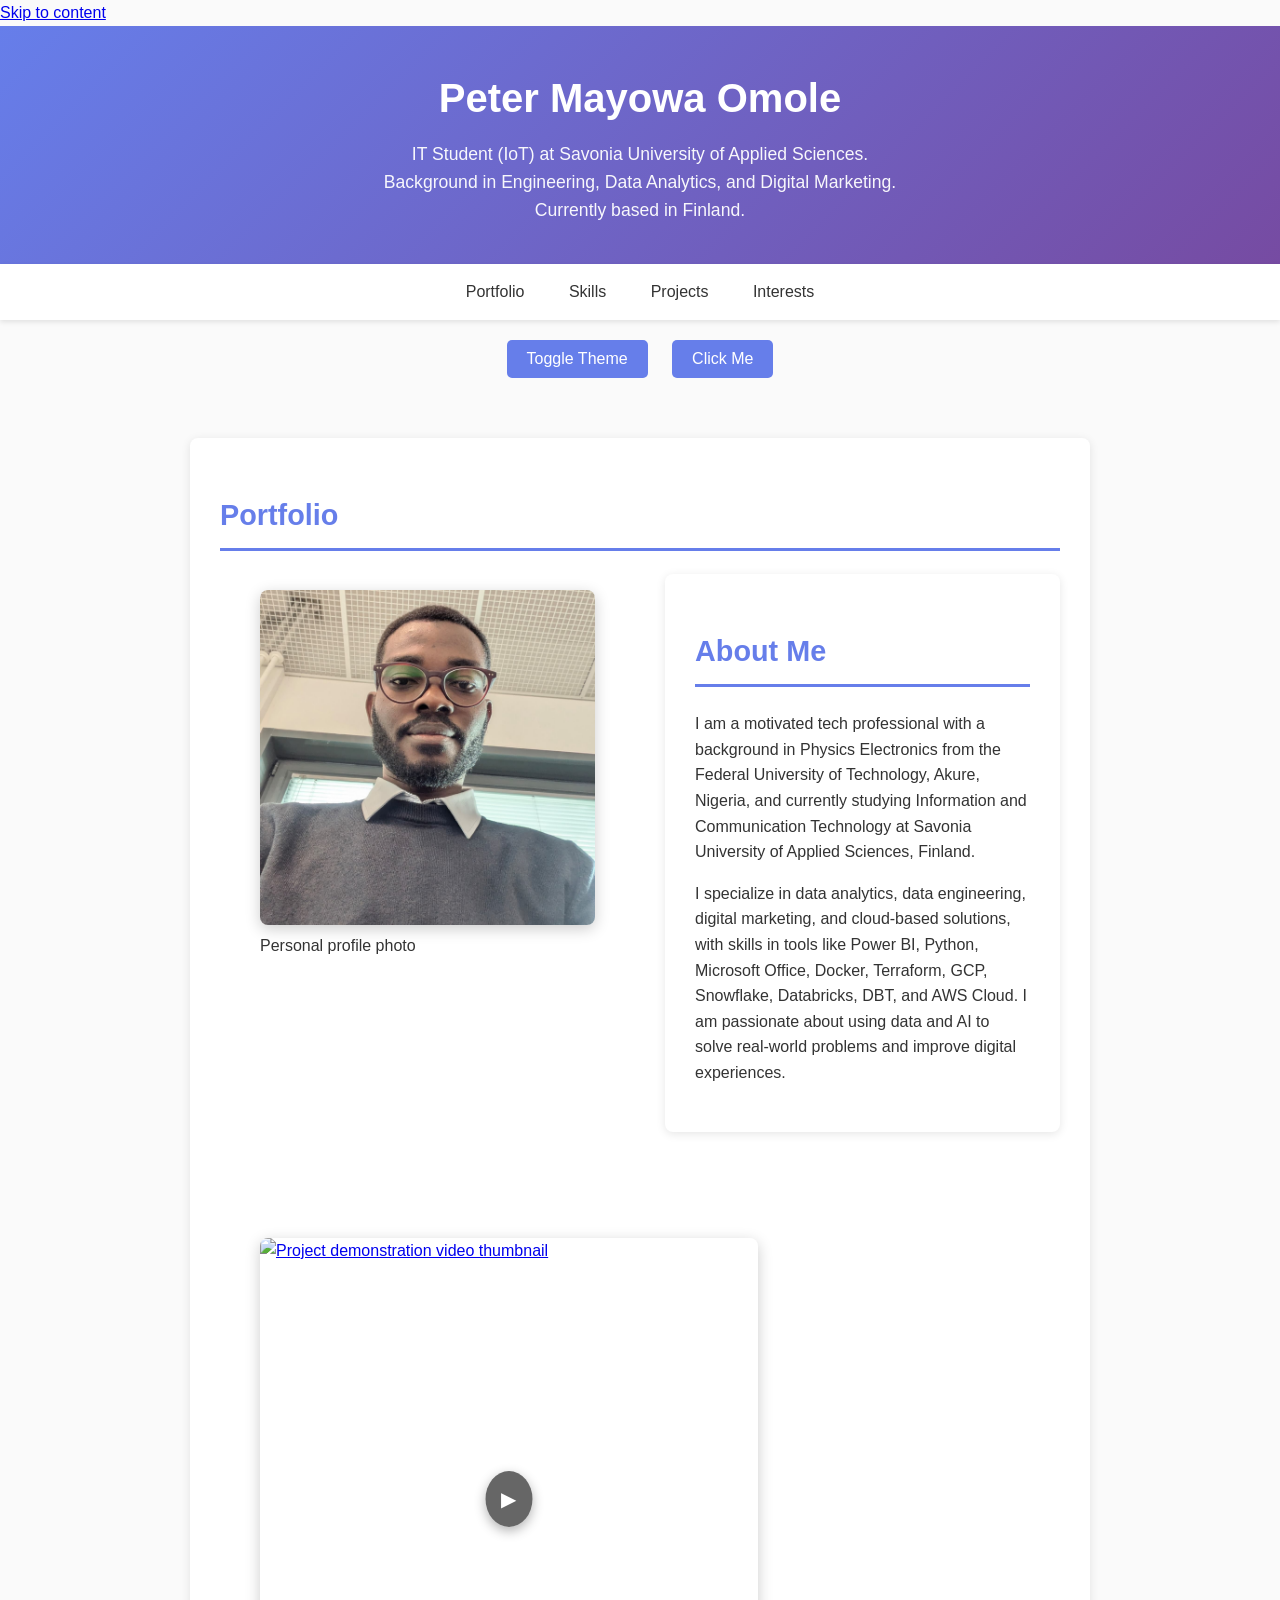
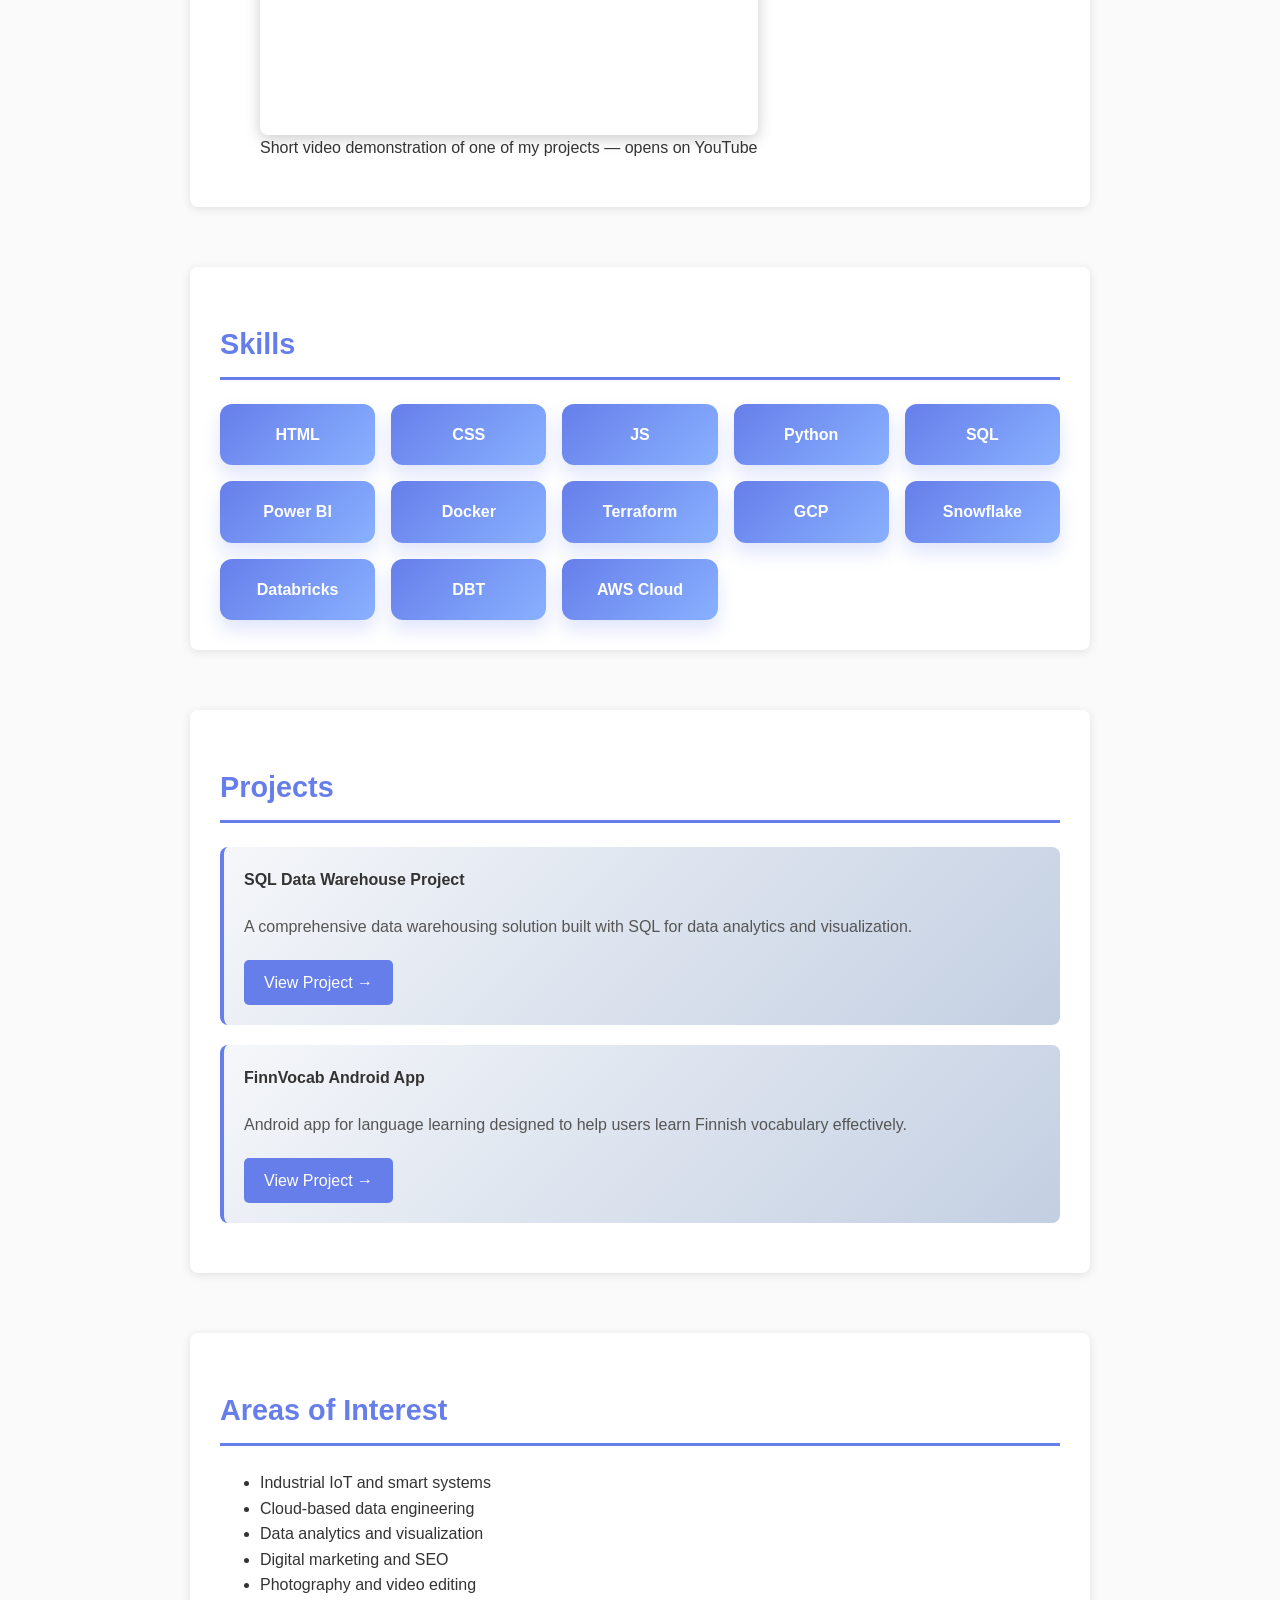
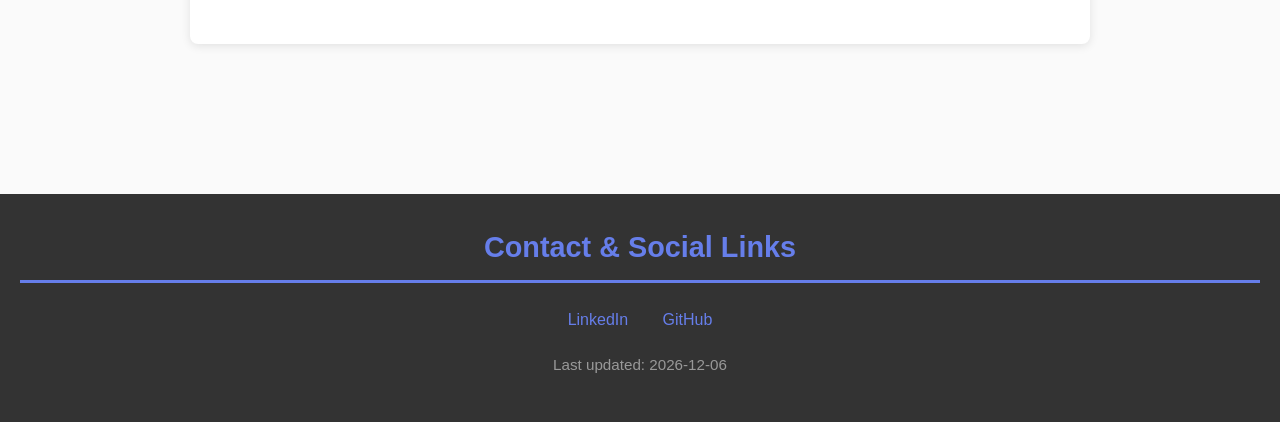
==== portfolio.html @ 3d954125 "Consolidate portfolio files into root site" ====
<!DOCTYPE html>
<html lang="en">
<head>
  <meta charset="UTF-8">
  <link rel="stylesheet" href="style.css">
  <title>Peter Mayowa Omole – Portfolio</title>
</head>
<body>

  <!-- Skip link for accessibility -->
  <a href="#main">Skip to content</a>

  <!-- Header section -->
  <header>
    <h1>Peter Mayowa Omole</h1>
    <p>
      IT Student (IoT) at Savonia University of Applied Sciences.<br>
      Background in Engineering, Data Analytics, and Digital Marketing.<br>
      Currently based in Finland.
    </p>
  </header>

  <!-- Navigation -->
  <nav>
    <ul>
      <li><a href="#works">Portfolio</a></li>
      <li><a href="#skills">Skills</a></li>
      <li><a href="#projects">Projects</a></li>
      <li><a href="#interests">Interests</a></li>
    </ul>
  </nav>

  <!-- Controls for JS features -->
  <div class="controls">
    <button id="theme-toggle">Toggle Theme</button>
    <button id="click-counter">Click Me</button>
  </div>

  <!-- Main content -->
  <main id="main">

    <!-- Portfolio / Works section -->
    <section id="works">
      <h2>Portfolio</h2>

      <div class="portfolio-intro">
        <figure>
          <img src="images/profile.jpg" alt="Portrait of Peter Mayowa Omole">
          <figcaption>Personal profile photo</figcaption>
        </figure>

        <section id="about">
          <h2>About Me</h2>
          <p>
            I am a motivated tech professional with a background in Physics Electronics from the Federal University of Technology, Akure, Nigeria, and currently studying Information and Communication Technology at Savonia University of Applied Sciences, Finland.
          </p>
          <p>
            I specialize in data analytics, data engineering, digital marketing, and cloud-based solutions, with skills in tools like Power BI, Python, Microsoft Office, Docker, Terraform, GCP, Snowflake, Databricks, DBT, and AWS Cloud. I am passionate about using data and AI to solve real-world problems and improve digital experiences.
          </p>
        </section>
      </div>

      <figure class="video-placeholder">
        <a href="https://youtu.be/208LFdNqPvg" target="_blank" rel="noopener noreferrer" aria-label="Open project video on YouTube">
          <img src="https://img.youtube.com/vi/208LFdNqPvg/hqdefault.jpg" alt="Project demonstration video thumbnail">
          <span class="play-button" aria-hidden="true">▶</span>
        </a>
        <figcaption>Short video demonstration of one of my projects — opens on YouTube</figcaption>
      </figure>
    </section>

    <!-- Skills section -->
    <section id="skills">
      <h2>Skills</h2>
      <div class="skills-grid">
        <div class="skill-card">HTML</div>
        <div class="skill-card">CSS</div>
        <div class="skill-card">JS</div>
        <div class="skill-card">Python</div>
        <div class="skill-card">SQL</div>
        <div class="skill-card">Power BI</div>
        <div class="skill-card">Docker</div>
        <div class="skill-card">Terraform</div>
        <div class="skill-card">GCP</div>
        <div class="skill-card">Snowflake</div>
        <div class="skill-card">Databricks</div>
        <div class="skill-card">DBT</div>
        <div class="skill-card">AWS Cloud</div>
      </div>
    </section>

    <!-- Projects section -->
    <section id="projects">
      <h2>Projects</h2>
      <div class="project-card">
        <h4>SQL Data Warehouse Project</h4>
        <p>A comprehensive data warehousing solution built with SQL for data analytics and visualization.</p>
        <a href="https://github.com/Seyipeters/sql_data_warehouse_project" target="_blank" class="project-link">View Project →</a>
      </div>
      <div class="project-card">
        <h4>FinnVocab Android App</h4>
        <p>Android app for language learning designed to help users learn Finnish vocabulary effectively.</p>
        <a href="https://github.com/Seyipeters/FinnVocabAndroid" target="_blank" class="project-link">View Project →</a>
      </div>
    </section>

    <!-- Areas of Interest section -->
    <section id="interests">
      <h2>Areas of Interest</h2>
      <ul>
        <li>Industrial IoT and smart systems</li>
        <li>Cloud-based data engineering</li>
        <li>Data analytics and visualization</li>
        <li>Digital marketing and SEO</li>
        <li>Photography and video editing</li>
      </ul>
    </section>

  </main>

  <!-- Footer section -->
  <footer>
    <h2>Contact & Social Links</h2>
    <ul>
      <li>
        <a href="https://www.linkedin.com/in/peteromole" target="_blank">
          LinkedIn
        </a>
      </li>
      <li>
        <a href="https://github.com/Seyipeters" target="_blank">
          GitHub
        </a>
      </li>
    </ul>
    <p id="last-updated" class="last-updated">Last updated: ...</p>
  </footer>

  <!-- JavaScript -->
  <script src="script.js"></script>
</body>
</html>
---- style.css ----
body {
    font-family: 'Segoe UI', Tahoma, Geneva, Verdana, sans-serif;
    line-height: 1.6;
    margin: 0;
    color: #333;
    background-color: #fafafa;
}

header {
    background: linear-gradient(135deg, #667eea 0%, #764ba2 100%);
    color: white;
    padding: 40px 20px;
    text-align: center;
}

header h1 {
    margin: 0 0 10px 0;
    font-size: 2.5rem;
}

header p {
    margin: 0;
    font-size: 1.1rem;
    opacity: 0.95;
}

footer {
    background-color: #333;
    color: white;
    padding: 30px 20px;
    text-align: center;
    margin-top: 50px;
}

footer h2 {
    margin-top: 0;
    color: #667eea;
}

footer ul {
    list-style: none;
    padding: 0;
}

footer li {
    display: inline;
    margin: 0 15px;
}

footer a {
    color: #667eea;
    text-decoration: none;
    transition: color 0.3s ease;
}

footer a:hover {
    color: #764ba2;
    text-decoration: underline;
}

footer a:focus {
    outline: 2px solid #667eea;
}

h1 {
    font-size: 2rem;
}

h2 {
    font-size: 1.8rem;
    color: #667eea;
    border-bottom: 3px solid #667eea;
    padding-bottom: 10px;
}

h3 {
    font-size: 1.4rem;
    color: #667eea;
}

h4 {
    color: #333;
    margin-top: 0;
}

main {
    max-width: 900px;
    margin: 0 auto;
    padding: 40px 20px;
}

section {
    margin-bottom: 60px;
    background: white;
    padding: 30px;
    border-radius: 8px;
    box-shadow: 0 2px 10px rgba(0,0,0,0.1);
}

nav ul {
    list-style: none;
    padding: 0;
    margin: 0;
    background-color: white;
    box-shadow: 0 2px 5px rgba(0,0,0,0.1);
    text-align: center;
}

nav li {
    display: inline-block;
    margin: 0;
}

nav a {
    display: inline-block;
    padding: 15px 20px;
    text-decoration: none;
    color: #333;
    font-weight: 500;
    transition: all 0.3s ease;
}

nav a:hover {
    background-color: #667eea;
    color: white;
}

nav a:focus {
    outline: 2px solid #667eea;
}

.controls {
    text-align: center;
    margin: 20px 0;
}

.controls button {
    margin: 0 10px;
    padding: 10px 20px;
    font-size: 1rem;
    cursor: pointer;
    border: none;
    border-radius: 5px;
    background-color: #667eea;
    color: white;
    transition: background-color 0.3s ease;
}

.controls button:hover {
    background-color: #764ba2;
}

.controls button:focus {
    outline: 2px solid #764ba2;
}

/* Dark theme mode */
body.dark-theme {
    background-color: #1a1a1a;
    color: #e0e0e0;
}

body.dark-theme header {
    background: linear-gradient(135deg, #444 0%, #222 100%);
}

body.dark-theme section {
    background: #2a2a2a;
    color: #e0e0e0;
}

body.dark-theme .project-card,
body.dark-theme .skill-card {
    background: linear-gradient(135deg, #333 0%, #222 100%);
    color: #e0e0e0;
}

body.dark-theme nav ul {
    background-color: #222;
}

body.dark-theme nav a {
    color: #e0e0e0;
}

body.dark-theme footer {
    background-color: #111;
}

body.dark-theme figcaption {
    color: #ccc;
}

body.dark-theme .last-updated {
    color: #ccc;
}

body.dark-theme ul li {
    color: #e0e0e0;
}

.projects {
    margin: 30px 0;
}

.project-card {
    background: linear-gradient(135deg, #f5f7fa 0%, #c3cfe2 100%);
    padding: 20px;
    border-radius: 8px;
    margin: 20px 0;
    border-left: 4px solid #667eea;
}

.project-card p {
    margin: 10px 0;
    color: #555;
}

.project-link {
    display: inline-block;
    margin-top: 10px;
    padding: 10px 20px;
    background-color: #667eea;
    color: white;
    text-decoration: none;
    border-radius: 5px;
    transition: background-color 0.3s ease;
}

.project-link:hover {
    background-color: #764ba2;
}

.project-link:focus {
    outline: 2px solid #764ba2;
}

.skills-grid {
    display: grid;
    grid-template-columns: repeat(auto-fit, minmax(140px, 1fr));
    gap: 16px;
    margin-top: 20px;
}

.skill-card {
    background: linear-gradient(135deg, #667eea 0%, #89b1ff 100%);
    color: white;
    padding: 18px 16px;
    border-radius: 12px;
    text-align: center;
    font-weight: 600;
    box-shadow: 0 10px 18px rgba(102, 126, 234, 0.2);
}

.last-updated {
    margin-top: 20px;
    font-size: 0.95rem;
    color: #999;
}

.portfolio-intro {
    display: flex;
    gap: 30px;
    align-items: flex-start;
    margin-bottom: 30px;
}

.portfolio-intro figure {
    flex: 1;
}

.portfolio-intro #about {
    flex: 1;
}

img {
    width: 100%;
    height: auto;
    border-radius: 8px;
    box-shadow: 0 4px 15px rgba(0,0,0,0.2);
    object-fit: cover;
    aspect-ratio: 1 / 1;
}

/* YouTube iframe styling */
iframe {
    max-width: 100%;
    height: auto;
    border-radius: 8px;
    box-shadow: 0 4px 15px rgba(0,0,0,0.2);
}

/* Video placeholder (clickable thumbnail) */
.video-placeholder {
    position: relative;
    display: inline-block;
    max-width: 100%;
}

.video-placeholder img {
    width: 100%;
    height: auto;
    display: block;
    border-radius: 8px;
}

.video-placeholder .play-button {
    position: absolute;
    left: 50%;
    top: 50%;
    transform: translate(-50%, -50%);
    background: rgba(0,0,0,0.6);
    color: white;
    padding: 12px 16px;
    border-radius: 50%;
    font-size: 20px;
    box-shadow: 0 4px 12px rgba(0,0,0,0.3);
}

/* Accessibility */
a:focus {
    outline: 2px solid #667eea;
    outline-offset: 2px;
}

/* Responsive design */
@media (max-width: 768px) {
    h1 { font-size: 1.8rem; }
    h2 { font-size: 1.4rem; }
    main { padding: 20px; }
    section { padding: 20px; margin-bottom: 40px; }
    nav li { display: block; }
    nav a { display: block; padding: 12px; }
    header { padding: 30px 20px; }
    header h1 { font-size: 1.8rem; }
    .portfolio-intro {
        flex-direction: column;
    }
}
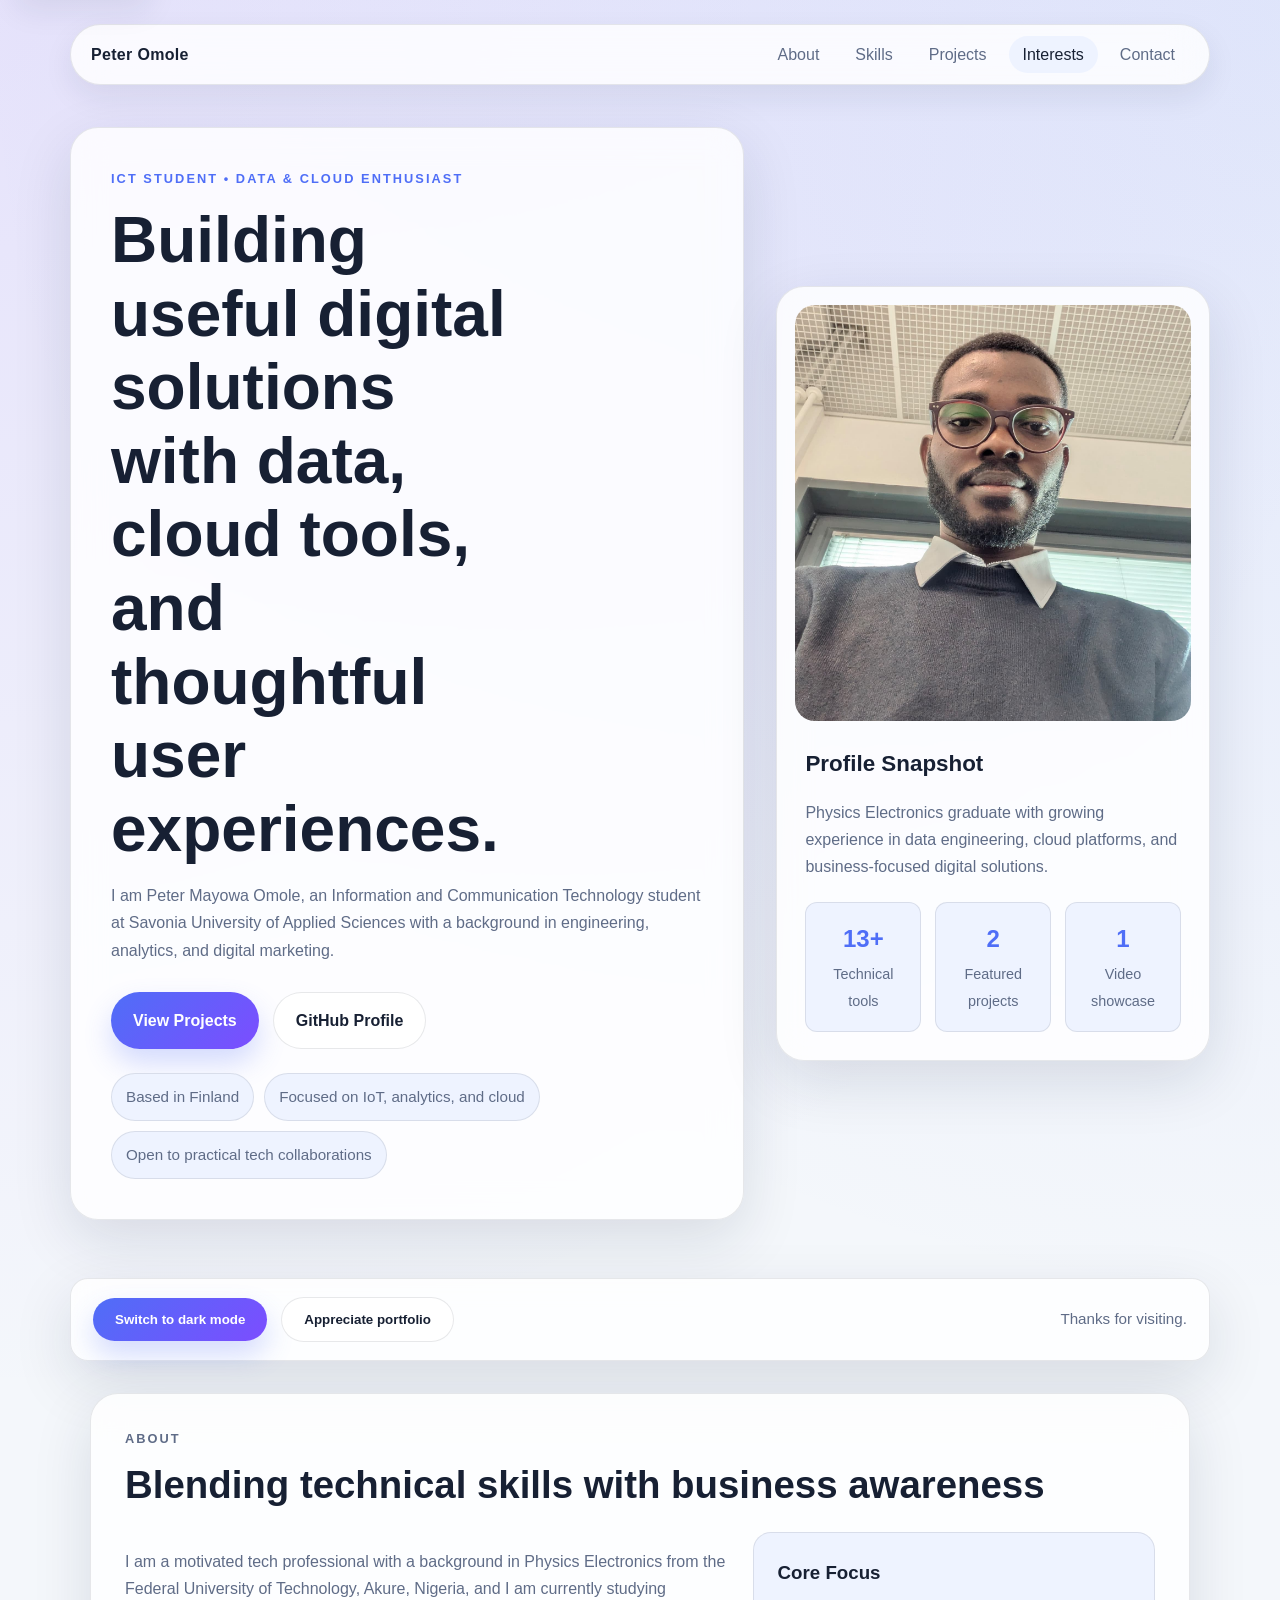
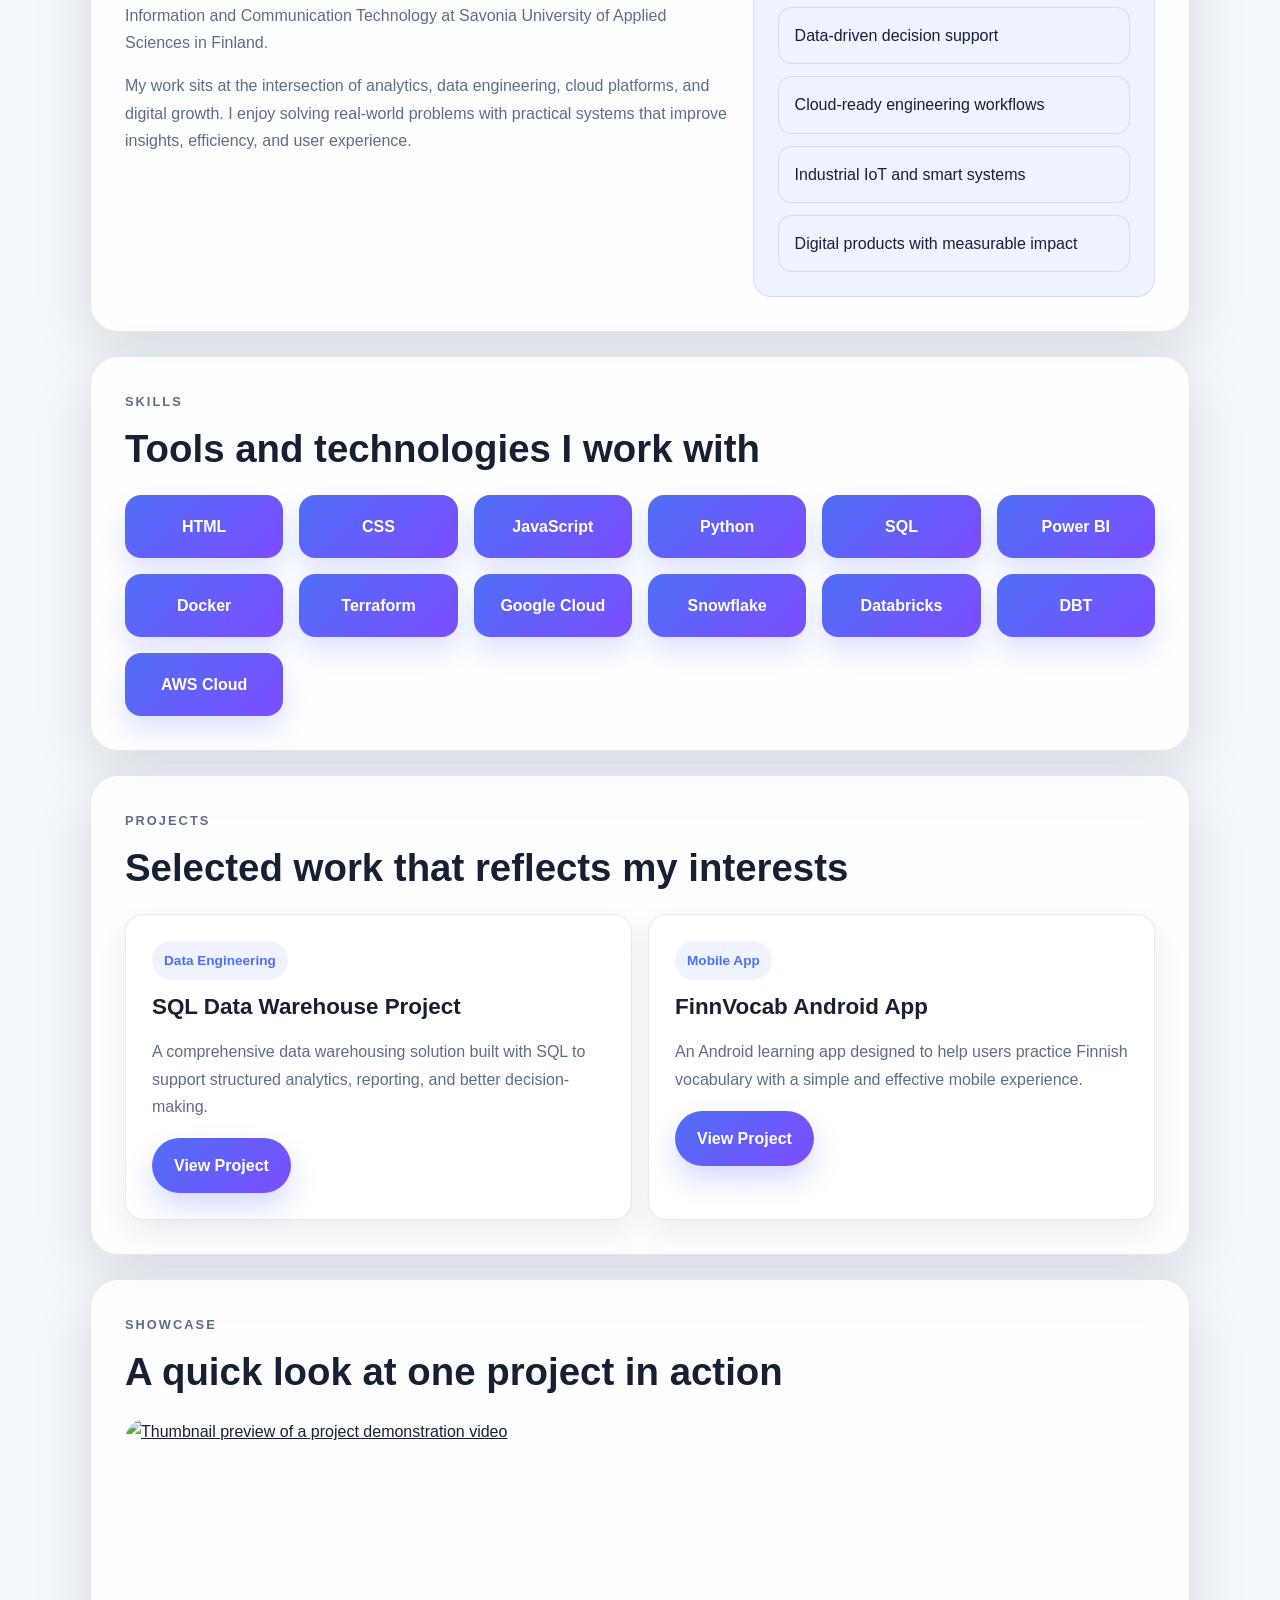
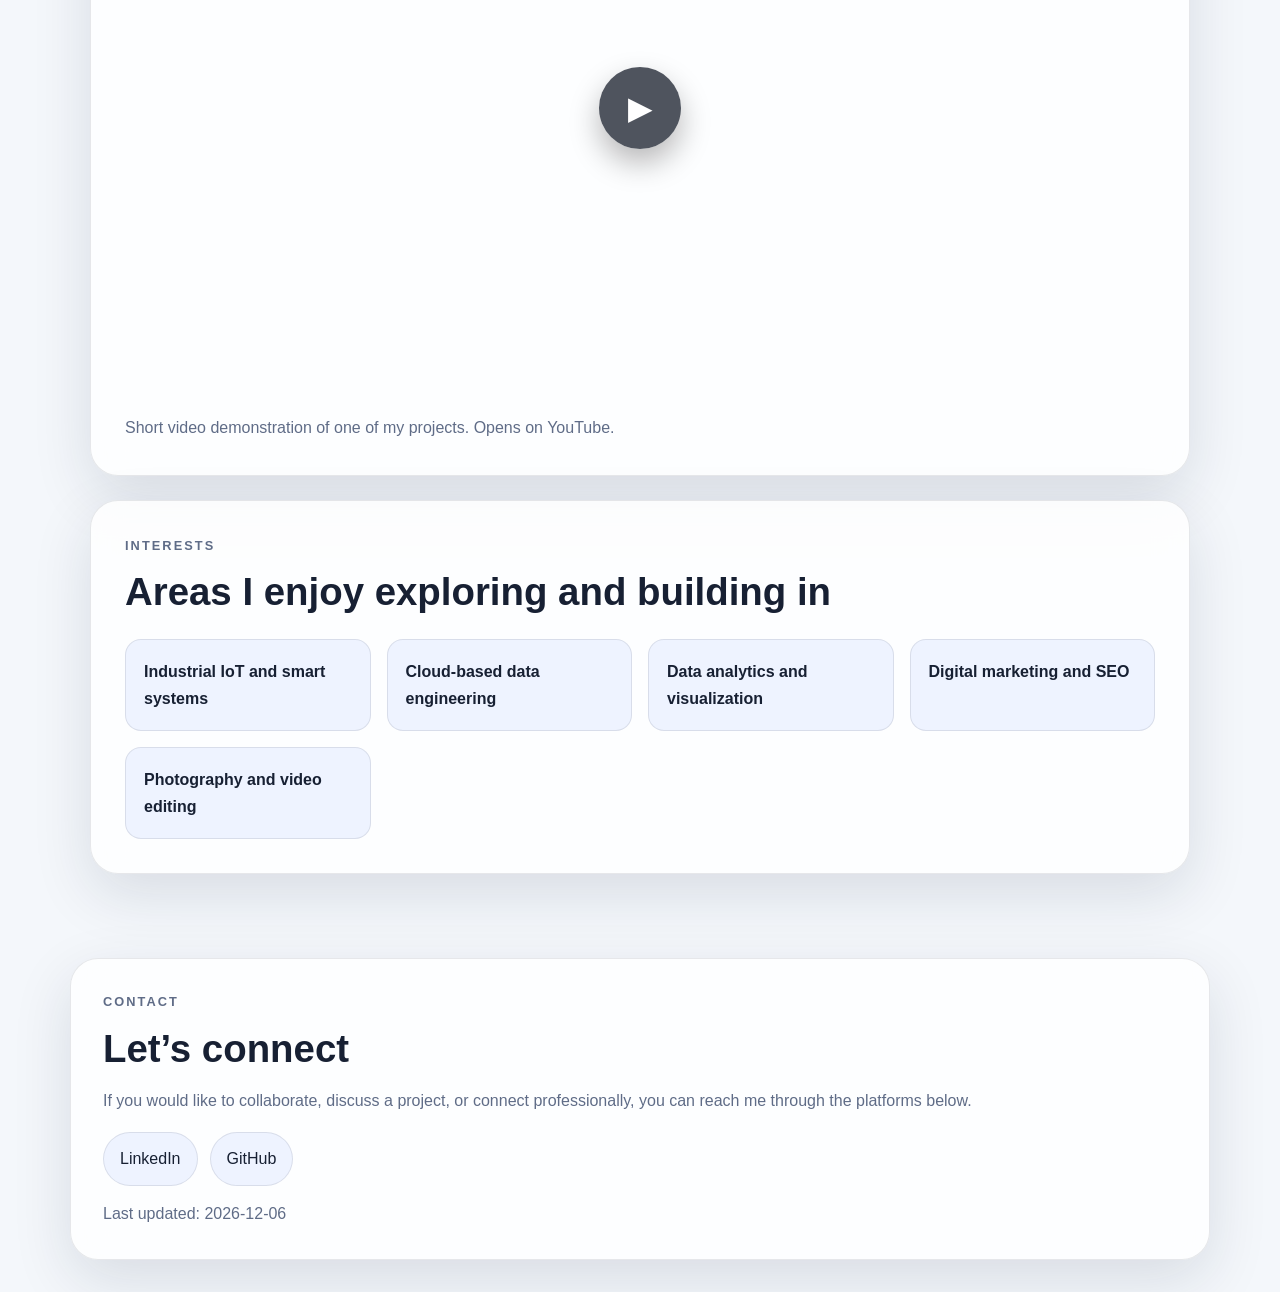
==== commit 3eceaab4: "Redesign portfolio layout and styling" ====
--- a/portfolio.html
+++ b/portfolio.html
@@ -2,86 +2,116 @@
 <html lang="en">
 <head>
   <meta charset="UTF-8">
+  <meta name="viewport" content="width=device-width, initial-scale=1.0">
+  <meta name="description" content="Portfolio of Peter Mayowa Omole, an ICT student focused on IoT, data analytics, cloud technologies, and digital experiences.">
   <link rel="stylesheet" href="style.css">
-  <title>Peter Mayowa Omole – Portfolio</title>
+  <title>Peter Mayowa Omole | Portfolio</title>
 </head>
 <body>
+  <a class="skip-link" href="#main">Skip to content</a>
 
-  <!-- Skip link for accessibility -->
-  <a href="#main">Skip to content</a>
+  <header class="hero">
+    <nav class="site-nav" aria-label="Primary navigation">
+      <a class="brand" href="#top">Peter Omole</a>
+      <ul>
+        <li><a href="#about">About</a></li>
+        <li><a href="#skills">Skills</a></li>
+        <li><a href="#projects">Projects</a></li>
+        <li><a href="#interests">Interests</a></li>
+        <li><a href="#contact">Contact</a></li>
+      </ul>
+    </nav>
 
-  <!-- Header section -->
-  <header>
-    <h1>Peter Mayowa Omole</h1>
-    <p>
-      IT Student (IoT) at Savonia University of Applied Sciences.<br>
-      Background in Engineering, Data Analytics, and Digital Marketing.<br>
-      Currently based in Finland.
-    </p>
+    <div class="hero-content" id="top">
+      <div class="hero-copy">
+        <p class="eyebrow">ICT Student • Data & Cloud Enthusiast</p>
+        <h1>Building useful digital solutions with data, cloud tools, and thoughtful user experiences.</h1>
+        <p class="hero-text">
+          I am Peter Mayowa Omole, an Information and Communication Technology student at Savonia University of Applied Sciences with a background in engineering, analytics, and digital marketing.
+        </p>
+        <div class="hero-actions">
+          <a class="button button-primary" href="#projects">View Projects</a>
+          <a class="button button-secondary" href="https://github.com/Seyipeters" target="_blank" rel="noopener noreferrer">GitHub Profile</a>
+        </div>
+        <ul class="hero-highlights" aria-label="Quick highlights">
+          <li>Based in Finland</li>
+          <li>Focused on IoT, analytics, and cloud</li>
+          <li>Open to practical tech collaborations</li>
+        </ul>
+      </div>
+
+      <aside class="hero-card">
+        <img src="images/profile.jpg" alt="Portrait of Peter Mayowa Omole">
+        <div class="hero-card-body">
+          <h2>Profile Snapshot</h2>
+          <p>Physics Electronics graduate with growing experience in data engineering, cloud platforms, and business-focused digital solutions.</p>
+          <div class="hero-stats">
+            <div>
+              <strong>13+</strong>
+              <span>Technical tools</span>
+            </div>
+            <div>
+              <strong>2</strong>
+              <span>Featured projects</span>
+            </div>
+            <div>
+              <strong>1</strong>
+              <span>Video showcase</span>
+            </div>
+          </div>
+        </div>
+      </aside>
+    </div>
   </header>
 
-  <!-- Navigation -->
-  <nav>
-    <ul>
-      <li><a href="#works">Portfolio</a></li>
-      <li><a href="#skills">Skills</a></li>
-      <li><a href="#projects">Projects</a></li>
-      <li><a href="#interests">Interests</a></li>
-    </ul>
-  </nav>
-
-  <!-- Controls for JS features -->
-  <div class="controls">
-    <button id="theme-toggle">Toggle Theme</button>
-    <button id="click-counter">Click Me</button>
+  <div class="toolbar">
+    <button id="theme-toggle" type="button" aria-pressed="false">Switch to dark mode</button>
+    <button id="click-counter" type="button">Appreciate portfolio</button>
+    <p id="counter-message" class="counter-message" aria-live="polite">Thanks for visiting.</p>
   </div>
 
-  <!-- Main content -->
   <main id="main">
-
-    <!-- Portfolio / Works section -->
-    <section id="works">
-      <h2>Portfolio</h2>
-
-      <div class="portfolio-intro">
-        <figure>
-          <img src="images/profile.jpg" alt="Portrait of Peter Mayowa Omole">
-          <figcaption>Personal profile photo</figcaption>
-        </figure>
-
-        <section id="about">
-          <h2>About Me</h2>
+    <section class="section section-intro" id="about">
+      <div class="section-heading">
+        <p class="section-label">About</p>
+        <h2>Blending technical skills with business awareness</h2>
+      </div>
+      <div class="about-grid">
+        <div>
           <p>
-            I am a motivated tech professional with a background in Physics Electronics from the Federal University of Technology, Akure, Nigeria, and currently studying Information and Communication Technology at Savonia University of Applied Sciences, Finland.
+            I am a motivated tech professional with a background in Physics Electronics from the Federal University of Technology, Akure, Nigeria, and I am currently studying Information and Communication Technology at Savonia University of Applied Sciences in Finland.
           </p>
           <p>
-            I specialize in data analytics, data engineering, digital marketing, and cloud-based solutions, with skills in tools like Power BI, Python, Microsoft Office, Docker, Terraform, GCP, Snowflake, Databricks, DBT, and AWS Cloud. I am passionate about using data and AI to solve real-world problems and improve digital experiences.
+            My work sits at the intersection of analytics, data engineering, cloud platforms, and digital growth. I enjoy solving real-world problems with practical systems that improve insights, efficiency, and user experience.
           </p>
-        </section>
+        </div>
+        <div class="info-card">
+          <h3>Core Focus</h3>
+          <ul class="check-list">
+            <li>Data-driven decision support</li>
+            <li>Cloud-ready engineering workflows</li>
+            <li>Industrial IoT and smart systems</li>
+            <li>Digital products with measurable impact</li>
+          </ul>
+        </div>
       </div>
-
-      <figure class="video-placeholder">
-        <a href="https://youtu.be/208LFdNqPvg" target="_blank" rel="noopener noreferrer" aria-label="Open project video on YouTube">
-          <img src="https://img.youtube.com/vi/208LFdNqPvg/hqdefault.jpg" alt="Project demonstration video thumbnail">
-          <span class="play-button" aria-hidden="true">▶</span>
-        </a>
-        <figcaption>Short video demonstration of one of my projects — opens on YouTube</figcaption>
-      </figure>
     </section>
 
-    <!-- Skills section -->
-    <section id="skills">
-      <h2>Skills</h2>
+    <section class="section" id="skills">
+      <div class="section-heading">
+        <p class="section-label">Skills</p>
+        <h2>Tools and technologies I work with</h2>
+      </div>
       <div class="skills-grid">
         <div class="skill-card">HTML</div>
         <div class="skill-card">CSS</div>
-        <div class="skill-card">JS</div>
+        <div class="skill-card">JavaScript</div>
         <div class="skill-card">Python</div>
         <div class="skill-card">SQL</div>
         <div class="skill-card">Power BI</div>
         <div class="skill-card">Docker</div>
         <div class="skill-card">Terraform</div>
-        <div class="skill-card">GCP</div>
+        <div class="skill-card">Google Cloud</div>
         <div class="skill-card">Snowflake</div>
         <div class="skill-card">Databricks</div>
         <div class="skill-card">DBT</div>
@@ -89,54 +119,69 @@
       </div>
     </section>
 
-    <!-- Projects section -->
-    <section id="projects">
-      <h2>Projects</h2>
-      <div class="project-card">
-        <h4>SQL Data Warehouse Project</h4>
-        <p>A comprehensive data warehousing solution built with SQL for data analytics and visualization.</p>
-        <a href="https://github.com/Seyipeters/sql_data_warehouse_project" target="_blank" class="project-link">View Project →</a>
+    <section class="section" id="projects">
+      <div class="section-heading">
+        <p class="section-label">Projects</p>
+        <h2>Selected work that reflects my interests</h2>
       </div>
-      <div class="project-card">
-        <h4>FinnVocab Android App</h4>
-        <p>Android app for language learning designed to help users learn Finnish vocabulary effectively.</p>
-        <a href="https://github.com/Seyipeters/FinnVocabAndroid" target="_blank" class="project-link">View Project →</a>
+      <div class="projects-grid">
+        <article class="project-card">
+          <span class="project-tag">Data Engineering</span>
+          <h3>SQL Data Warehouse Project</h3>
+          <p>A comprehensive data warehousing solution built with SQL to support structured analytics, reporting, and better decision-making.</p>
+          <a href="https://github.com/Seyipeters/sql_data_warehouse_project" target="_blank" rel="noopener noreferrer" class="project-link">View Project</a>
+        </article>
+        <article class="project-card">
+          <span class="project-tag">Mobile App</span>
+          <h3>FinnVocab Android App</h3>
+          <p>An Android learning app designed to help users practice Finnish vocabulary with a simple and effective mobile experience.</p>
+          <a href="https://github.com/Seyipeters/FinnVocabAndroid" target="_blank" rel="noopener noreferrer" class="project-link">View Project</a>
+        </article>
       </div>
     </section>
 
-    <!-- Areas of Interest section -->
-    <section id="interests">
-      <h2>Areas of Interest</h2>
-      <ul>
-        <li>Industrial IoT and smart systems</li>
-        <li>Cloud-based data engineering</li>
-        <li>Data analytics and visualization</li>
-        <li>Digital marketing and SEO</li>
-        <li>Photography and video editing</li>
-      </ul>
+    <section class="section section-showcase" id="showcase">
+      <div class="section-heading">
+        <p class="section-label">Showcase</p>
+        <h2>A quick look at one project in action</h2>
+      </div>
+      <figure class="video-placeholder">
+        <a href="https://youtu.be/208LFdNqPvg" target="_blank" rel="noopener noreferrer" aria-label="Open project video on YouTube">
+          <img src="https://img.youtube.com/vi/208LFdNqPvg/maxresdefault.jpg" alt="Thumbnail preview of a project demonstration video">
+          <span class="play-button" aria-hidden="true">▶</span>
+        </a>
+        <figcaption>Short video demonstration of one of my projects. Opens on YouTube.</figcaption>
+      </figure>
     </section>
 
+    <section class="section" id="interests">
+      <div class="section-heading">
+        <p class="section-label">Interests</p>
+        <h2>Areas I enjoy exploring and building in</h2>
+      </div>
+      <div class="interest-grid">
+        <div class="interest-card">Industrial IoT and smart systems</div>
+        <div class="interest-card">Cloud-based data engineering</div>
+        <div class="interest-card">Data analytics and visualization</div>
+        <div class="interest-card">Digital marketing and SEO</div>
+        <div class="interest-card">Photography and video editing</div>
+      </div>
+    </section>
   </main>
 
-  <!-- Footer section -->
-  <footer>
-    <h2>Contact & Social Links</h2>
-    <ul>
-      <li>
-        <a href="https://www.linkedin.com/in/peteromole" target="_blank">
-          LinkedIn
-        </a>
-      </li>
-      <li>
-        <a href="https://github.com/Seyipeters" target="_blank">
-          GitHub
-        </a>
-      </li>
+  <footer class="site-footer" id="contact">
+    <div>
+      <p class="section-label">Contact</p>
+      <h2>Let’s connect</h2>
+      <p>If you would like to collaborate, discuss a project, or connect professionally, you can reach me through the platforms below.</p>
+    </div>
+    <ul class="social-links">
+      <li><a href="https://www.linkedin.com/in/peteromole" target="_blank" rel="noopener noreferrer">LinkedIn</a></li>
+      <li><a href="https://github.com/Seyipeters" target="_blank" rel="noopener noreferrer">GitHub</a></li>
     </ul>
     <p id="last-updated" class="last-updated">Last updated: ...</p>
   </footer>
 
-  <!-- JavaScript -->
   <script src="script.js"></script>
 </body>
 </html>
--- a/style.css
+++ b/style.css
@@ -1,339 +1,593 @@
+:root {
+    color-scheme: light;
+    --bg: #f4f7fb;
+    --surface: rgba(255, 255, 255, 0.82);
+    --surface-strong: #ffffff;
+    --surface-muted: #eef3ff;
+    --text: #172033;
+    --text-soft: #5f6c87;
+    --primary: #4f6ef7;
+    --primary-strong: #324fce;
+    --accent: #7c4dff;
+    --border: rgba(23, 32, 51, 0.1);
+    --shadow: 0 20px 60px rgba(20, 33, 61, 0.12);
+    --shadow-soft: 0 12px 30px rgba(20, 33, 61, 0.08);
+    --radius-lg: 28px;
+    --radius-md: 18px;
+    --radius-sm: 12px;
+    --container: 1140px;
+}
+
+body.dark-theme {
+    color-scheme: dark;
+    --bg: #0b1220;
+    --surface: rgba(14, 23, 39, 0.82);
+    --surface-strong: #111a2d;
+    --surface-muted: #16233d;
+    --text: #eef3ff;
+    --text-soft: #a2afc7;
+    --primary: #7b93ff;
+    --primary-strong: #9faeff;
+    --accent: #9f7cff;
+    --border: rgba(195, 209, 242, 0.12);
+    --shadow: 0 22px 64px rgba(0, 0, 0, 0.34);
+    --shadow-soft: 0 12px 30px rgba(0, 0, 0, 0.25);
+}
+
+* {
+    box-sizing: border-box;
+}
+
+html {
+    scroll-behavior: smooth;
+}
+
 body {
-    font-family: 'Segoe UI', Tahoma, Geneva, Verdana, sans-serif;
-    line-height: 1.6;
     margin: 0;
-    color: #333;
-    background-color: #fafafa;
-}
-
-header {
-    background: linear-gradient(135deg, #667eea 0%, #764ba2 100%);
-    color: white;
-    padding: 40px 20px;
-    text-align: center;
-}
-
-header h1 {
-    margin: 0 0 10px 0;
-    font-size: 2.5rem;
-}
-
-header p {
-    margin: 0;
-    font-size: 1.1rem;
-    opacity: 0.95;
-}
-
-footer {
-    background-color: #333;
-    color: white;
-    padding: 30px 20px;
-    text-align: center;
-    margin-top: 50px;
-}
-
-footer h2 {
-    margin-top: 0;
-    color: #667eea;
-}
-
-footer ul {
-    list-style: none;
-    padding: 0;
-}
-
-footer li {
-    display: inline;
-    margin: 0 15px;
-}
-
-footer a {
-    color: #667eea;
+    font-family: "Segoe UI", Tahoma, Geneva, Verdana, sans-serif;
+    line-height: 1.7;
+    background:
+        radial-gradient(circle at top left, rgba(124, 77, 255, 0.12), transparent 30%),
+        radial-gradient(circle at top right, rgba(79, 110, 247, 0.12), transparent 28%),
+        var(--bg);
+    color: var(--text);
+    transition: background-color 0.25s ease, color 0.25s ease;
+}
+
+img {
+    display: block;
+    max-width: 100%;
+}
+
+a {
+    color: inherit;
+}
+
+a:focus,
+button:focus {
+    outline: 3px solid rgba(79, 110, 247, 0.35);
+    outline-offset: 3px;
+}
+
+.skip-link {
+    position: absolute;
+    left: 16px;
+    top: -48px;
+    z-index: 1000;
+    padding: 10px 14px;
+    background: var(--surface-strong);
+    color: var(--text);
+    border-radius: 10px;
     text-decoration: none;
-    transition: color 0.3s ease;
-}
-
-footer a:hover {
-    color: #764ba2;
-    text-decoration: underline;
-}
-
-footer a:focus {
-    outline: 2px solid #667eea;
-}
-
-h1 {
-    font-size: 2rem;
-}
-
-h2 {
-    font-size: 1.8rem;
-    color: #667eea;
-    border-bottom: 3px solid #667eea;
-    padding-bottom: 10px;
-}
-
-h3 {
-    font-size: 1.4rem;
-    color: #667eea;
-}
-
-h4 {
-    color: #333;
-    margin-top: 0;
-}
-
-main {
-    max-width: 900px;
+    box-shadow: var(--shadow-soft);
+}
+
+.skip-link:focus {
+    top: 16px;
+}
+
+.hero {
+    padding: 24px 20px 40px;
+}
+
+.site-nav,
+.hero-content,
+.toolbar,
+main,
+.site-footer {
+    width: min(100%, var(--container));
     margin: 0 auto;
-    padding: 40px 20px;
-}
-
-section {
-    margin-bottom: 60px;
-    background: white;
-    padding: 30px;
-    border-radius: 8px;
-    box-shadow: 0 2px 10px rgba(0,0,0,0.1);
-}
-
-nav ul {
+}
+
+.site-nav {
+    display: flex;
+    align-items: center;
+    justify-content: space-between;
+    gap: 24px;
+    padding: 16px 20px;
+    position: sticky;
+    top: 14px;
+    z-index: 10;
+    backdrop-filter: blur(18px);
+    background: var(--surface);
+    border: 1px solid var(--border);
+    border-radius: 999px;
+    box-shadow: var(--shadow-soft);
+}
+
+.brand {
+    font-weight: 700;
+    text-decoration: none;
+    letter-spacing: 0.02em;
+}
+
+.site-nav ul,
+.hero-highlights,
+.check-list,
+.social-links {
     list-style: none;
     padding: 0;
     margin: 0;
-    background-color: white;
-    box-shadow: 0 2px 5px rgba(0,0,0,0.1);
+}
+
+.site-nav ul {
+    display: flex;
+    flex-wrap: wrap;
+    justify-content: flex-end;
+    gap: 8px;
+}
+
+.site-nav a {
+    text-decoration: none;
+}
+
+.site-nav ul a {
+    color: var(--text-soft);
+    padding: 10px 14px;
+    border-radius: 999px;
+    transition: background-color 0.2s ease, color 0.2s ease;
+}
+
+.site-nav ul a:hover,
+.site-nav ul a.active {
+    background: var(--surface-muted);
+    color: var(--text);
+}
+
+.hero-content {
+    display: grid;
+    grid-template-columns: 1.4fr 0.9fr;
+    gap: 32px;
+    align-items: center;
+    padding-top: 42px;
+}
+
+.hero-copy,
+.hero-card,
+.section,
+.toolbar,
+.site-footer {
+    background: var(--surface);
+    border: 1px solid var(--border);
+    backdrop-filter: blur(16px);
+    box-shadow: var(--shadow);
+}
+
+.hero-copy {
+    padding: 40px;
+    border-radius: var(--radius-lg);
+}
+
+.eyebrow,
+.section-label {
+    margin: 0 0 14px;
+    text-transform: uppercase;
+    letter-spacing: 0.16em;
+    font-size: 0.8rem;
+    font-weight: 700;
+    color: var(--primary);
+}
+
+.hero-copy h1,
+.section-heading h2,
+.site-footer h2 {
+    margin: 0;
+    line-height: 1.15;
+}
+
+.hero-copy h1 {
+    font-size: clamp(2.5rem, 5vw, 4.4rem);
+    max-width: 12ch;
+}
+
+.hero-text,
+.hero-card-body p,
+.section p,
+.site-footer p {
+    color: var(--text-soft);
+}
+
+.hero-actions {
+    display: flex;
+    flex-wrap: wrap;
+    gap: 14px;
+    margin: 28px 0 24px;
+}
+
+.button,
+#theme-toggle,
+#click-counter,
+.project-link {
+    display: inline-flex;
+    align-items: center;
+    justify-content: center;
+    gap: 8px;
+    padding: 14px 22px;
+    border: none;
+    border-radius: 999px;
+    text-decoration: none;
+    font-weight: 600;
+    cursor: pointer;
+    transition: transform 0.2s ease, background-color 0.2s ease, color 0.2s ease, box-shadow 0.2s ease;
+}
+
+.button:hover,
+#theme-toggle:hover,
+#click-counter:hover,
+.project-link:hover {
+    transform: translateY(-2px);
+}
+
+.button-primary,
+#theme-toggle,
+.project-link {
+    background: linear-gradient(135deg, var(--primary), var(--accent));
+    color: #ffffff;
+    box-shadow: 0 14px 28px rgba(79, 110, 247, 0.24);
+}
+
+.button-secondary,
+#click-counter {
+    background: var(--surface-strong);
+    color: var(--text);
+    border: 1px solid var(--border);
+}
+
+.hero-highlights {
+    display: flex;
+    flex-wrap: wrap;
+    gap: 10px;
+}
+
+.hero-highlights li,
+.interest-card,
+.check-list li {
+    background: var(--surface-muted);
+    border: 1px solid var(--border);
+}
+
+.hero-highlights li {
+    padding: 10px 14px;
+    border-radius: 999px;
+    color: var(--text-soft);
+    font-size: 0.95rem;
+}
+
+.hero-card {
+    padding: 18px;
+    border-radius: var(--radius-lg);
+    overflow: hidden;
+}
+
+.hero-card img {
+    width: 100%;
+    aspect-ratio: 1 / 1.05;
+    object-fit: cover;
+    border-radius: calc(var(--radius-lg) - 8px);
+}
+
+.hero-card-body {
+    padding: 24px 10px 10px;
+}
+
+.hero-card-body h2 {
+    margin: 0 0 12px;
+    font-size: 1.4rem;
+}
+
+.hero-stats {
+    display: grid;
+    grid-template-columns: repeat(3, 1fr);
+    gap: 14px;
+    margin-top: 22px;
+}
+
+.hero-stats div {
+    padding: 16px 12px;
+    background: var(--surface-muted);
+    border: 1px solid var(--border);
+    border-radius: var(--radius-sm);
     text-align: center;
 }
 
-nav li {
+.hero-stats strong {
+    display: block;
+    font-size: 1.5rem;
+    color: var(--primary);
+}
+
+.hero-stats span {
+    color: var(--text-soft);
+    font-size: 0.9rem;
+}
+
+.toolbar {
+    display: flex;
+    flex-wrap: wrap;
+    align-items: center;
+    gap: 14px;
+    margin-top: 18px;
+    padding: 18px 22px;
+    border-radius: var(--radius-md);
+}
+
+.counter-message {
+    margin: 0 0 0 auto;
+    color: var(--text-soft);
+    font-size: 0.95rem;
+}
+
+main {
+    padding: 32px 20px 60px;
+}
+
+.section {
+    padding: 34px;
+    border-radius: var(--radius-lg);
+    margin-bottom: 24px;
+}
+
+.section-heading {
+    margin-bottom: 24px;
+}
+
+.section-heading h2,
+.site-footer h2 {
+    font-size: clamp(1.9rem, 3vw, 2.8rem);
+}
+
+.about-grid {
+    display: grid;
+    grid-template-columns: 1.2fr 0.8fr;
+    gap: 24px;
+    align-items: start;
+}
+
+.info-card {
+    padding: 24px;
+    background: var(--surface-muted);
+    border: 1px solid var(--border);
+    border-radius: var(--radius-md);
+}
+
+.info-card h3 {
+    margin-top: 0;
+}
+
+.check-list {
+    display: grid;
+    gap: 12px;
+}
+
+.check-list li {
+    padding: 14px 16px;
+    border-radius: 14px;
+    color: var(--text);
+}
+
+.skills-grid,
+.projects-grid,
+.interest-grid {
+    display: grid;
+    gap: 16px;
+}
+
+.skills-grid {
+    grid-template-columns: repeat(auto-fit, minmax(140px, 1fr));
+}
+
+.skill-card {
+    padding: 18px 16px;
+    text-align: center;
+    font-weight: 700;
+    border-radius: 16px;
+    color: #ffffff;
+    background: linear-gradient(135deg, var(--primary), var(--accent));
+    box-shadow: 0 14px 24px rgba(79, 110, 247, 0.18);
+}
+
+.projects-grid {
+    grid-template-columns: repeat(auto-fit, minmax(280px, 1fr));
+}
+
+.project-card {
+    padding: 26px;
+    border-radius: var(--radius-md);
+    background: var(--surface-strong);
+    border: 1px solid var(--border);
+    box-shadow: var(--shadow-soft);
+}
+
+.project-card h3 {
+    margin: 8px 0 12px;
+    font-size: 1.4rem;
+}
+
+.project-card p {
+    margin: 0 0 18px;
+}
+
+.project-tag {
     display: inline-block;
-    margin: 0;
-}
-
-nav a {
-    display: inline-block;
-    padding: 15px 20px;
-    text-decoration: none;
-    color: #333;
-    font-weight: 500;
-    transition: all 0.3s ease;
-}
-
-nav a:hover {
-    background-color: #667eea;
-    color: white;
-}
-
-nav a:focus {
-    outline: 2px solid #667eea;
-}
-
-.controls {
-    text-align: center;
-    margin: 20px 0;
-}
-
-.controls button {
-    margin: 0 10px;
-    padding: 10px 20px;
-    font-size: 1rem;
-    cursor: pointer;
-    border: none;
-    border-radius: 5px;
-    background-color: #667eea;
-    color: white;
-    transition: background-color 0.3s ease;
-}
-
-.controls button:hover {
-    background-color: #764ba2;
-}
-
-.controls button:focus {
-    outline: 2px solid #764ba2;
-}
-
-/* Dark theme mode */
-body.dark-theme {
-    background-color: #1a1a1a;
-    color: #e0e0e0;
-}
-
-body.dark-theme header {
-    background: linear-gradient(135deg, #444 0%, #222 100%);
-}
-
-body.dark-theme section {
-    background: #2a2a2a;
-    color: #e0e0e0;
-}
-
-body.dark-theme .project-card,
-body.dark-theme .skill-card {
-    background: linear-gradient(135deg, #333 0%, #222 100%);
-    color: #e0e0e0;
-}
-
-body.dark-theme nav ul {
-    background-color: #222;
-}
-
-body.dark-theme nav a {
-    color: #e0e0e0;
-}
-
-body.dark-theme footer {
-    background-color: #111;
-}
-
-body.dark-theme figcaption {
-    color: #ccc;
-}
-
-body.dark-theme .last-updated {
-    color: #ccc;
-}
-
-body.dark-theme ul li {
-    color: #e0e0e0;
-}
-
-.projects {
-    margin: 30px 0;
-}
-
-.project-card {
-    background: linear-gradient(135deg, #f5f7fa 0%, #c3cfe2 100%);
-    padding: 20px;
-    border-radius: 8px;
-    margin: 20px 0;
-    border-left: 4px solid #667eea;
-}
-
-.project-card p {
-    margin: 10px 0;
-    color: #555;
-}
-
-.project-link {
-    display: inline-block;
-    margin-top: 10px;
-    padding: 10px 20px;
-    background-color: #667eea;
-    color: white;
-    text-decoration: none;
-    border-radius: 5px;
-    transition: background-color 0.3s ease;
-}
-
-.project-link:hover {
-    background-color: #764ba2;
-}
-
-.project-link:focus {
-    outline: 2px solid #764ba2;
-}
-
-.skills-grid {
-    display: grid;
-    grid-template-columns: repeat(auto-fit, minmax(140px, 1fr));
-    gap: 16px;
-    margin-top: 20px;
-}
-
-.skill-card {
-    background: linear-gradient(135deg, #667eea 0%, #89b1ff 100%);
-    color: white;
-    padding: 18px 16px;
-    border-radius: 12px;
-    text-align: center;
-    font-weight: 600;
-    box-shadow: 0 10px 18px rgba(102, 126, 234, 0.2);
-}
-
-.last-updated {
-    margin-top: 20px;
-    font-size: 0.95rem;
-    color: #999;
-}
-
-.portfolio-intro {
-    display: flex;
-    gap: 30px;
-    align-items: flex-start;
-    margin-bottom: 30px;
-}
-
-.portfolio-intro figure {
-    flex: 1;
-}
-
-.portfolio-intro #about {
-    flex: 1;
-}
-
-img {
-    width: 100%;
-    height: auto;
-    border-radius: 8px;
-    box-shadow: 0 4px 15px rgba(0,0,0,0.2);
-    object-fit: cover;
-    aspect-ratio: 1 / 1;
-}
-
-/* YouTube iframe styling */
-iframe {
-    max-width: 100%;
-    height: auto;
-    border-radius: 8px;
-    box-shadow: 0 4px 15px rgba(0,0,0,0.2);
-}
-
-/* Video placeholder (clickable thumbnail) */
+    padding: 8px 12px;
+    border-radius: 999px;
+    background: var(--surface-muted);
+    color: var(--primary);
+    font-size: 0.85rem;
+    font-weight: 700;
+}
+
+.section-showcase {
+    overflow: hidden;
+}
+
 .video-placeholder {
     position: relative;
-    display: inline-block;
-    max-width: 100%;
+    margin: 0;
+}
+
+.video-placeholder a {
+    display: block;
+    position: relative;
+    overflow: hidden;
+    border-radius: 22px;
 }
 
 .video-placeholder img {
     width: 100%;
-    height: auto;
-    display: block;
-    border-radius: 8px;
-}
-
-.video-placeholder .play-button {
+    aspect-ratio: 16 / 9;
+    object-fit: cover;
+    transition: transform 0.25s ease;
+}
+
+.video-placeholder a:hover img {
+    transform: scale(1.03);
+}
+
+.play-button {
     position: absolute;
-    left: 50%;
-    top: 50%;
+    inset: 50% auto auto 50%;
     transform: translate(-50%, -50%);
-    background: rgba(0,0,0,0.6);
-    color: white;
+    width: 82px;
+    height: 82px;
+    display: grid;
+    place-items: center;
+    border-radius: 50%;
+    background: rgba(12, 18, 32, 0.72);
+    color: #ffffff;
+    font-size: 2rem;
+    box-shadow: 0 14px 30px rgba(0, 0, 0, 0.28);
+}
+
+.video-placeholder figcaption {
+    margin-top: 16px;
+    color: var(--text-soft);
+}
+
+.interest-grid {
+    grid-template-columns: repeat(auto-fit, minmax(200px, 1fr));
+}
+
+.interest-card {
+    padding: 18px;
+    border-radius: 16px;
+    color: var(--text);
+    font-weight: 600;
+}
+
+.site-footer {
+    margin-bottom: 32px;
+    padding: 32px;
+    border-radius: var(--radius-lg);
+}
+
+.social-links {
+    display: flex;
+    flex-wrap: wrap;
+    gap: 12px;
+    margin: 18px 0 14px;
+}
+
+.social-links a {
+    display: inline-flex;
+    align-items: center;
     padding: 12px 16px;
-    border-radius: 50%;
-    font-size: 20px;
-    box-shadow: 0 4px 12px rgba(0,0,0,0.3);
-}
-
-/* Accessibility */
-a:focus {
-    outline: 2px solid #667eea;
-    outline-offset: 2px;
-}
-
-/* Responsive design */
-@media (max-width: 768px) {
-    h1 { font-size: 1.8rem; }
-    h2 { font-size: 1.4rem; }
-    main { padding: 20px; }
-    section { padding: 20px; margin-bottom: 40px; }
-    nav li { display: block; }
-    nav a { display: block; padding: 12px; }
-    header { padding: 30px 20px; }
-    header h1 { font-size: 1.8rem; }
-    .portfolio-intro {
+    border-radius: 999px;
+    text-decoration: none;
+    background: var(--surface-muted);
+    border: 1px solid var(--border);
+}
+
+.last-updated {
+    margin: 0;
+    color: var(--text-soft);
+}
+
+@media (max-width: 960px) {
+    .hero-content,
+    .about-grid {
+        grid-template-columns: 1fr;
+    }
+
+    .counter-message {
+        width: 100%;
+        margin-left: 0;
+    }
+}
+
+@media (max-width: 760px) {
+    .hero {
+        padding: 16px 14px 28px;
+    }
+
+    .site-nav,
+    .toolbar,
+    .section,
+    .site-footer,
+    .hero-copy,
+    .hero-card {
+        border-radius: 22px;
+    }
+
+    .site-nav {
+        position: static;
+        border-radius: 24px;
         flex-direction: column;
-    }
-}
+        align-items: flex-start;
+    }
+
+    .site-nav ul {
+        justify-content: flex-start;
+    }
+
+    .hero-content {
+        padding-top: 24px;
+    }
+
+    .hero-copy,
+    .section,
+    .site-footer {
+        padding: 24px;
+    }
+
+    .hero-copy h1 {
+        max-width: none;
+        font-size: 2.4rem;
+    }
+
+    .hero-stats {
+        grid-template-columns: 1fr;
+    }
+
+    .toolbar {
+        margin-top: 14px;
+        padding: 16px;
+    }
+
+    .button,
+    #theme-toggle,
+    #click-counter,
+    .project-link {
+        width: 100%;
+    }
+}
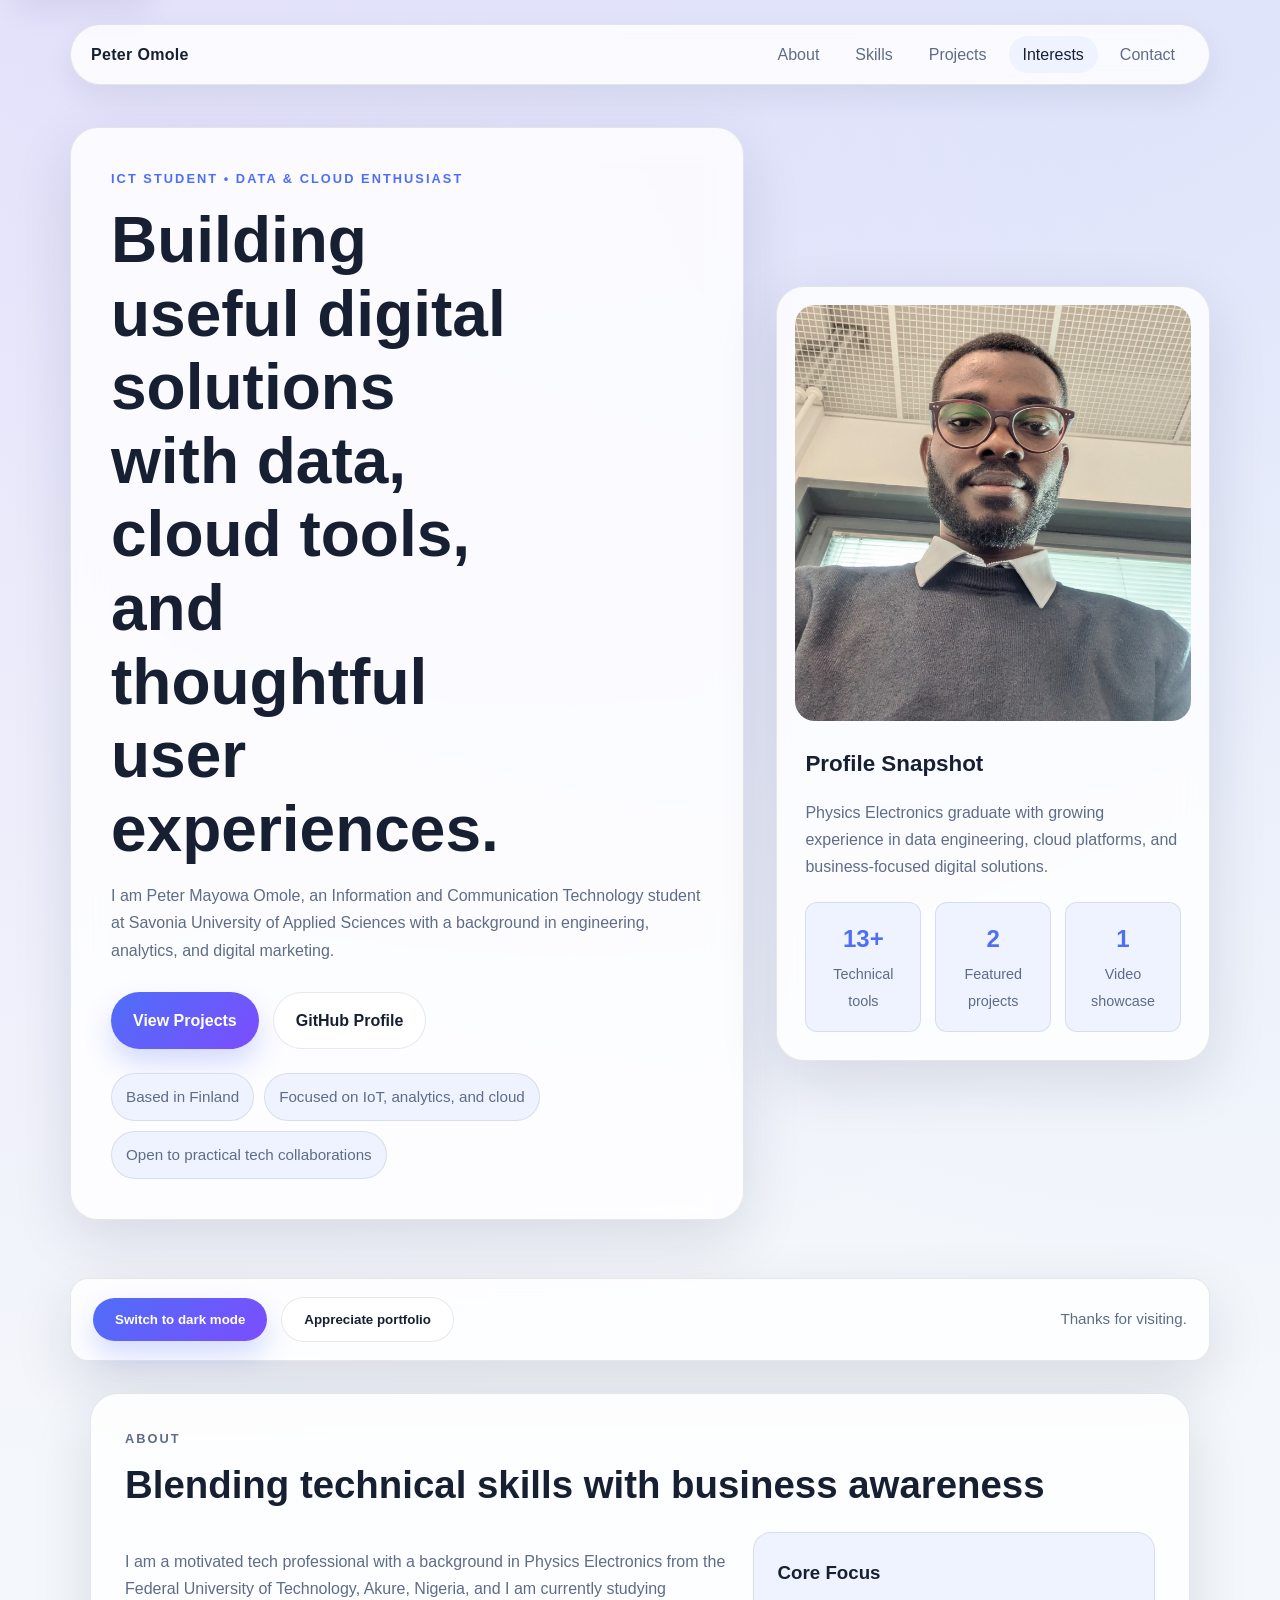
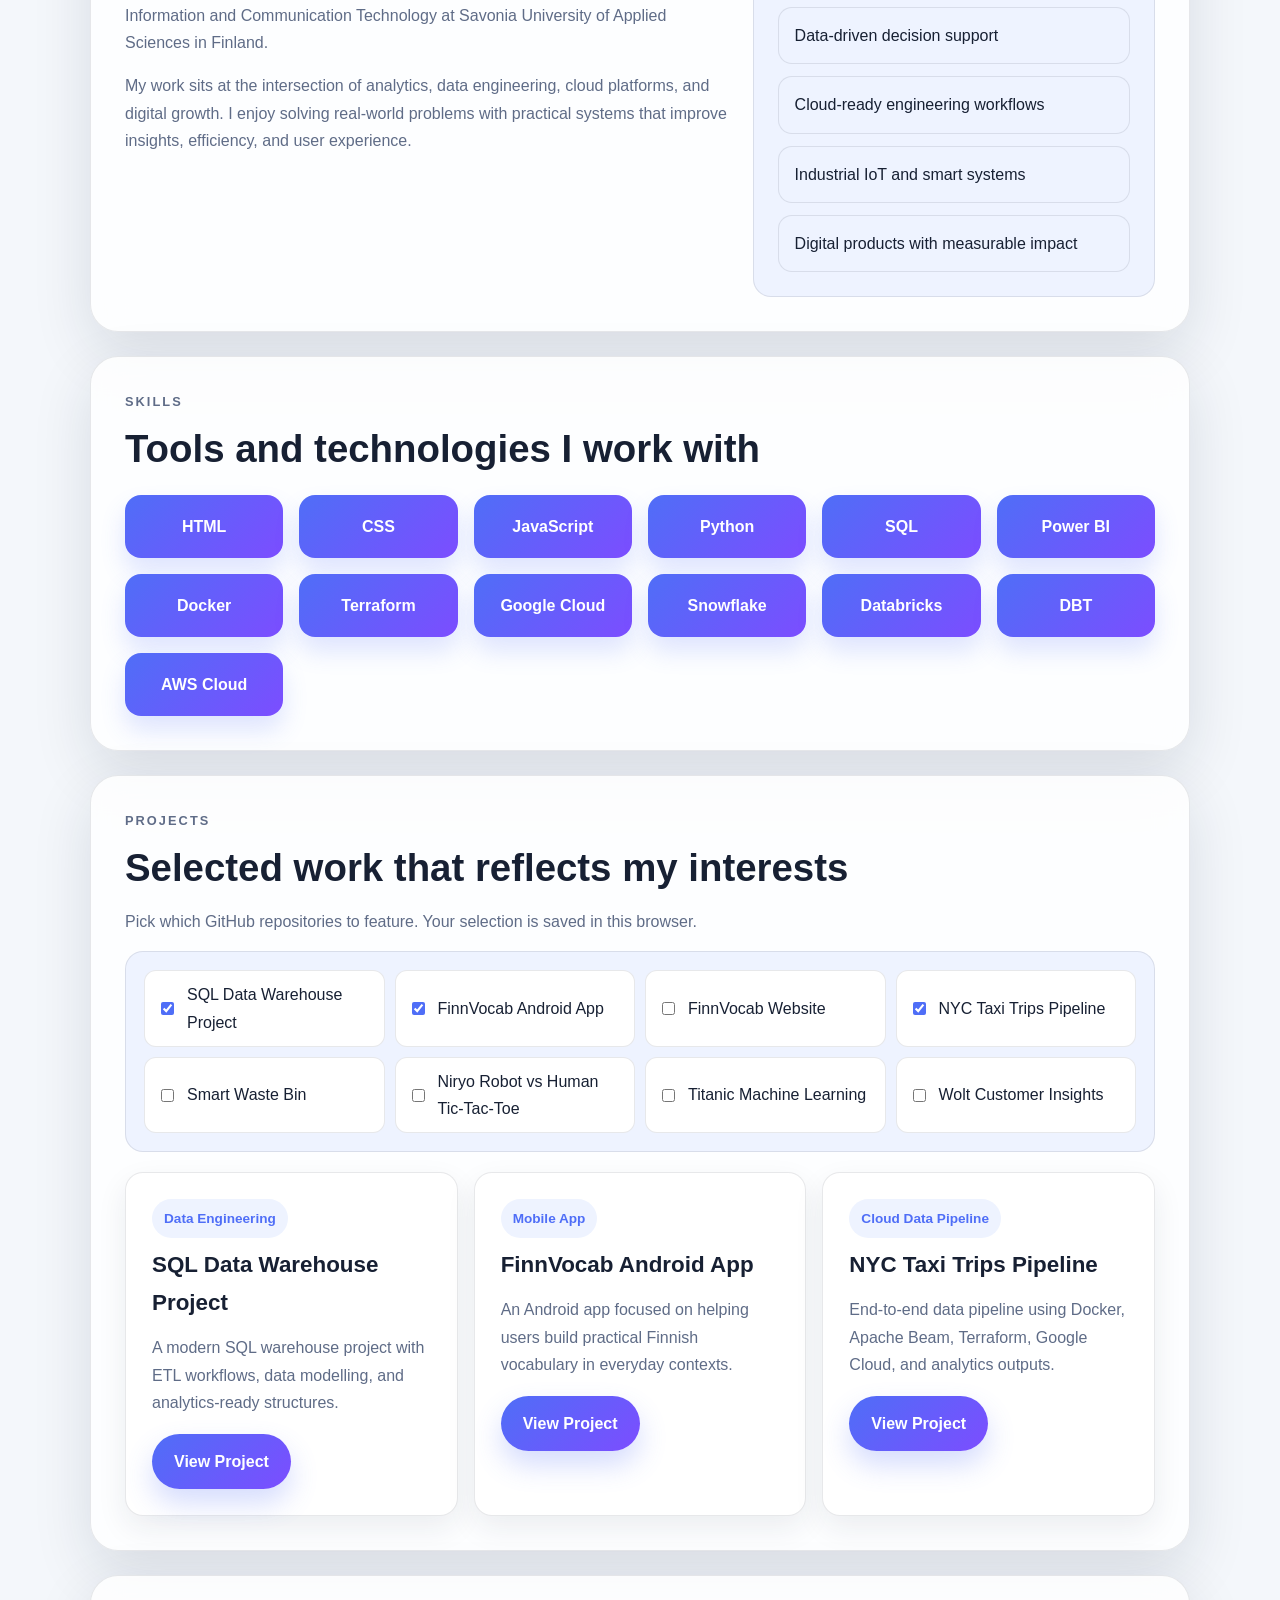
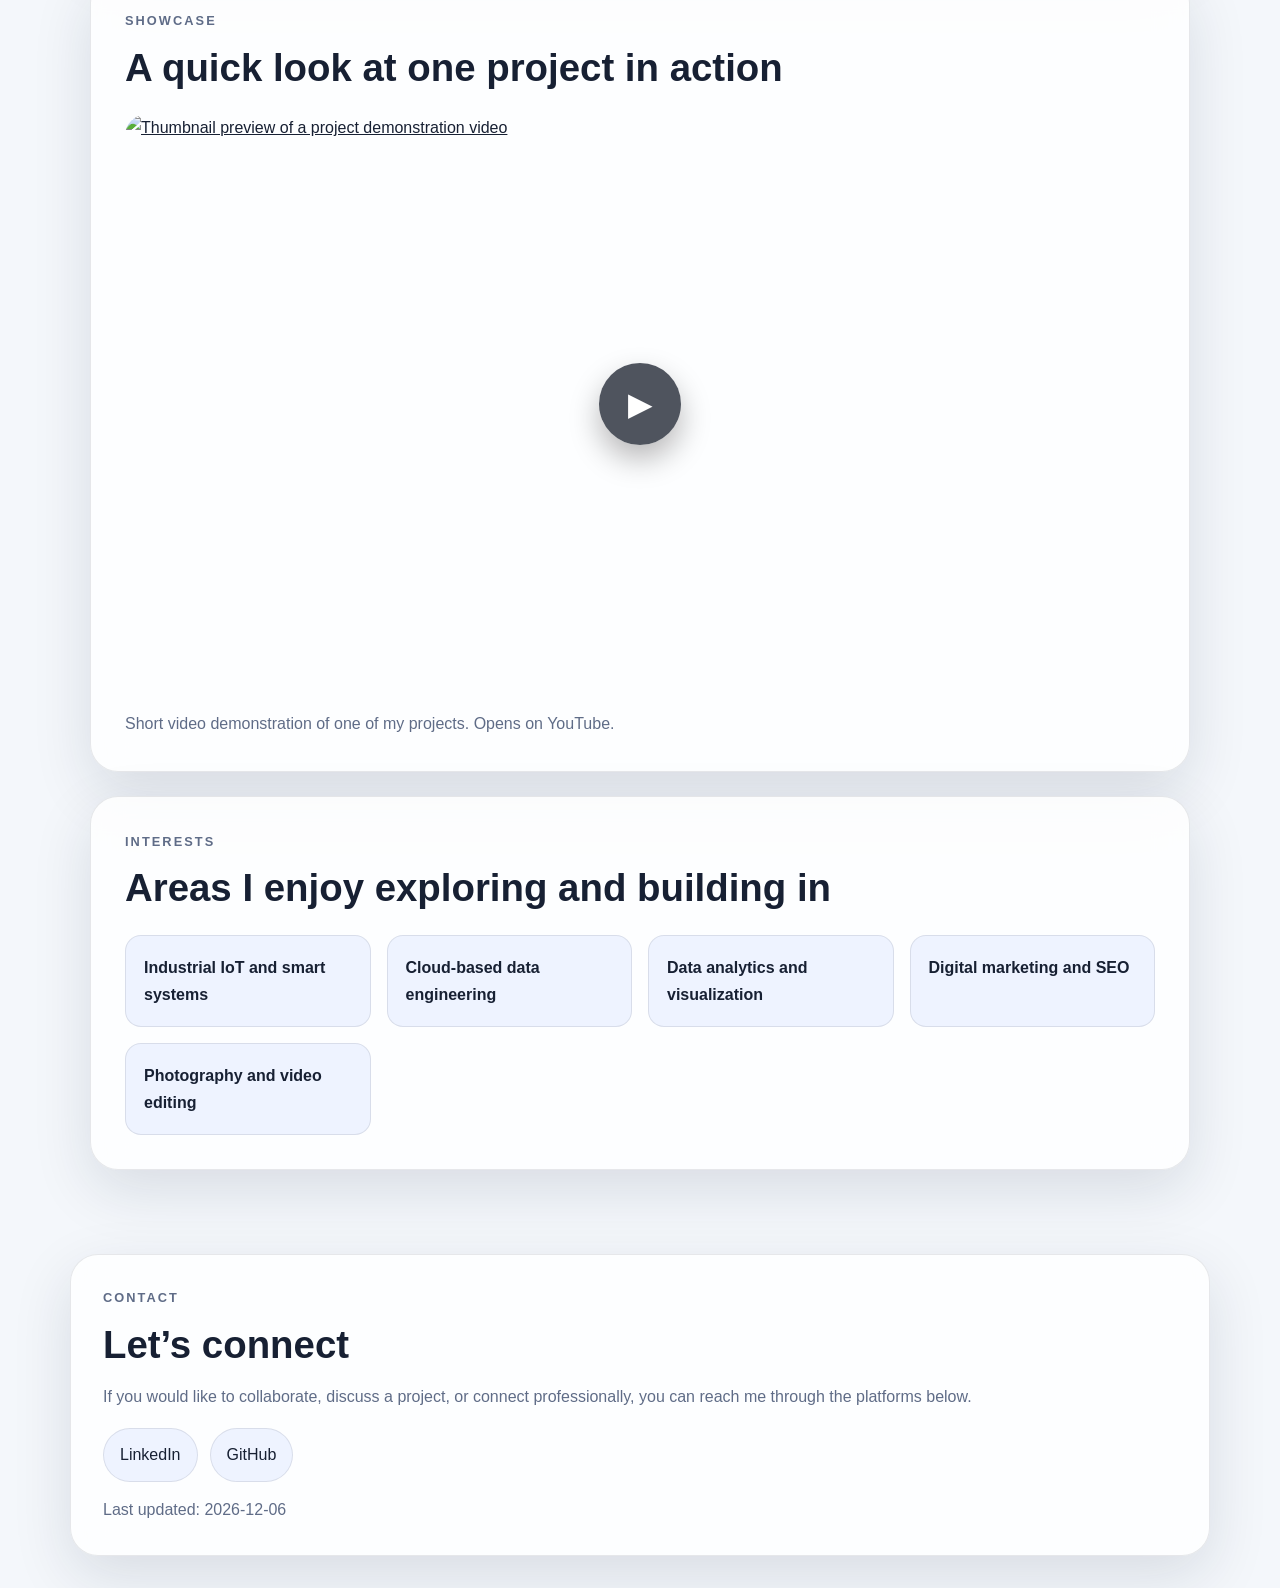
==== commit c363e04c: "Add GitHub project picker for featured portfolio projects" ====
--- a/portfolio.html
+++ b/portfolio.html
@@ -124,19 +124,13 @@
         <p class="section-label">Projects</p>
         <h2>Selected work that reflects my interests</h2>
       </div>
-      <div class="projects-grid">
-        <article class="project-card">
-          <span class="project-tag">Data Engineering</span>
-          <h3>SQL Data Warehouse Project</h3>
-          <p>A comprehensive data warehousing solution built with SQL to support structured analytics, reporting, and better decision-making.</p>
-          <a href="https://github.com/Seyipeters/sql_data_warehouse_project" target="_blank" rel="noopener noreferrer" class="project-link">View Project</a>
-        </article>
-        <article class="project-card">
-          <span class="project-tag">Mobile App</span>
-          <h3>FinnVocab Android App</h3>
-          <p>An Android learning app designed to help users practice Finnish vocabulary with a simple and effective mobile experience.</p>
-          <a href="https://github.com/Seyipeters/FinnVocabAndroid" target="_blank" rel="noopener noreferrer" class="project-link">View Project</a>
-        </article>
+      <p class="projects-note">Pick which GitHub repositories to feature. Your selection is saved in this browser.</p>
+
+      <div class="project-controls" aria-label="Project picker controls">
+        <div id="project-picker-list" class="project-picker-list"></div>
+      </div>
+
+      <div class="projects-grid" id="projects-grid">
       </div>
     </section>
 
--- a/style.css
+++ b/style.css
@@ -410,6 +410,54 @@
     grid-template-columns: repeat(auto-fit, minmax(280px, 1fr));
 }
 
+.projects-note {
+    margin: -6px 0 16px;
+    color: var(--text-soft);
+}
+
+.project-controls {
+    margin-bottom: 20px;
+    padding: 18px;
+    border-radius: var(--radius-md);
+    background: var(--surface-muted);
+    border: 1px solid var(--border);
+}
+
+.project-picker-list {
+    display: grid;
+    grid-template-columns: repeat(auto-fit, minmax(210px, 1fr));
+    gap: 10px;
+}
+
+.picker-item {
+    display: flex;
+    align-items: center;
+    gap: 10px;
+    padding: 10px 12px;
+    border-radius: 12px;
+    border: 1px solid var(--border);
+    background: var(--surface-strong);
+    color: var(--text);
+    cursor: pointer;
+}
+
+.picker-item:hover {
+    background: var(--surface);
+}
+
+.picker-item input {
+    accent-color: var(--primary);
+}
+
+.projects-empty {
+    margin: 0;
+    padding: 18px;
+    border-radius: 12px;
+    color: var(--text-soft);
+    background: var(--surface-muted);
+    border: 1px dashed var(--border);
+}
+
 .project-card {
     padding: 26px;
     border-radius: var(--radius-md);
@@ -570,6 +618,10 @@
         padding: 24px;
     }
 
+    .project-picker-list {
+        grid-template-columns: 1fr;
+    }
+
     .hero-copy h1 {
         max-width: none;
         font-size: 2.4rem;
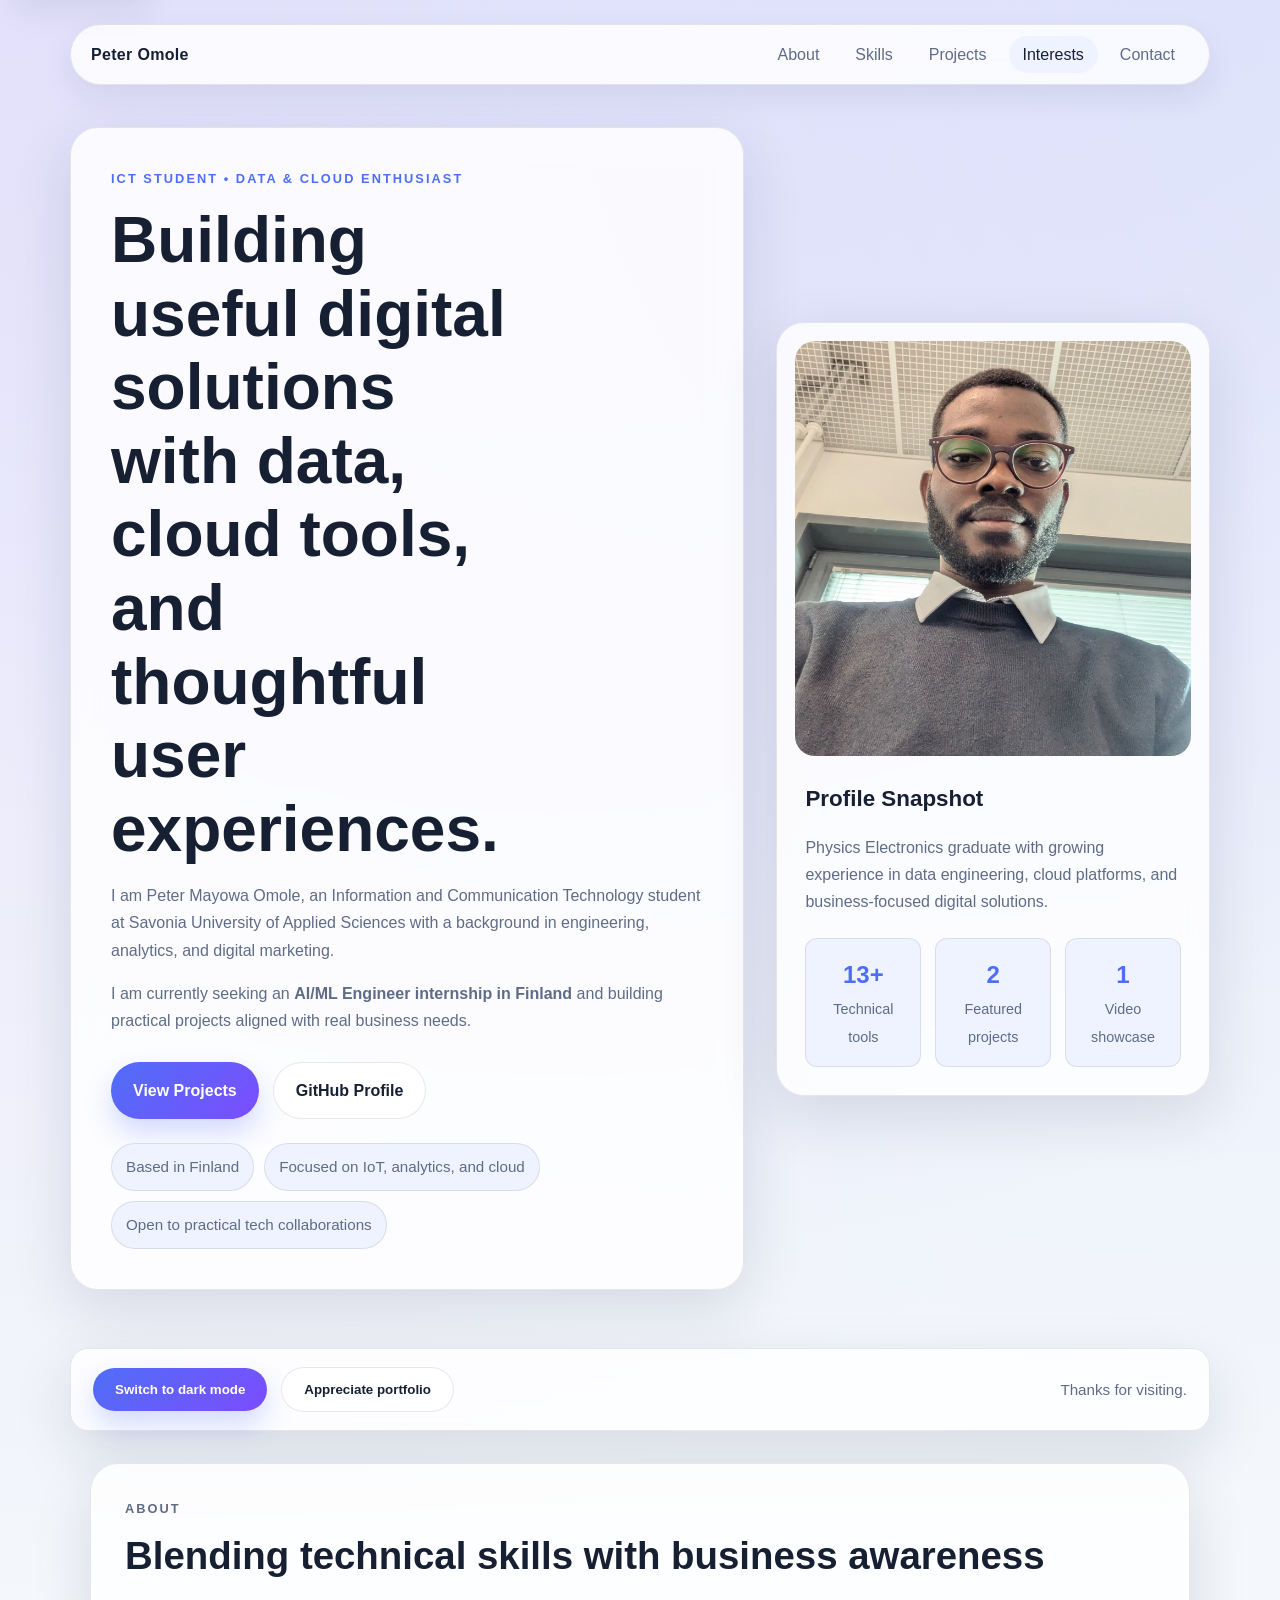
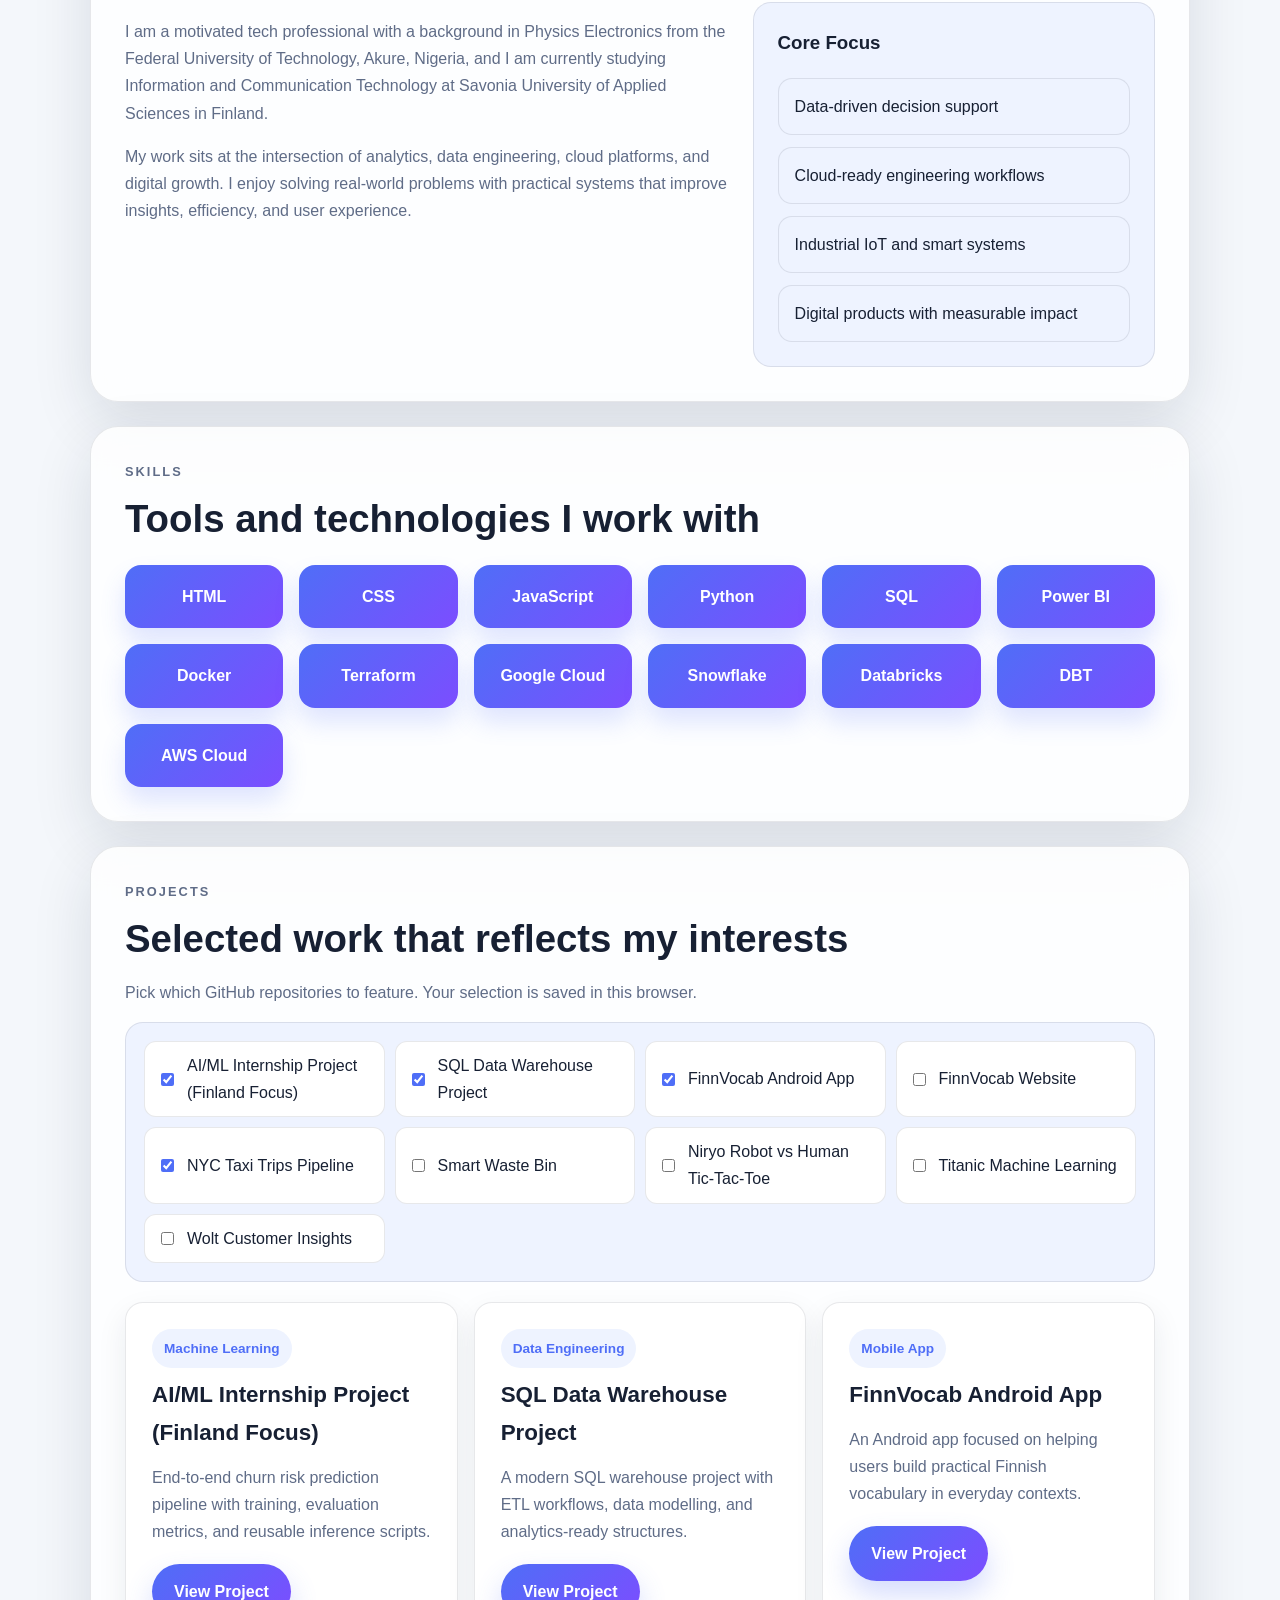
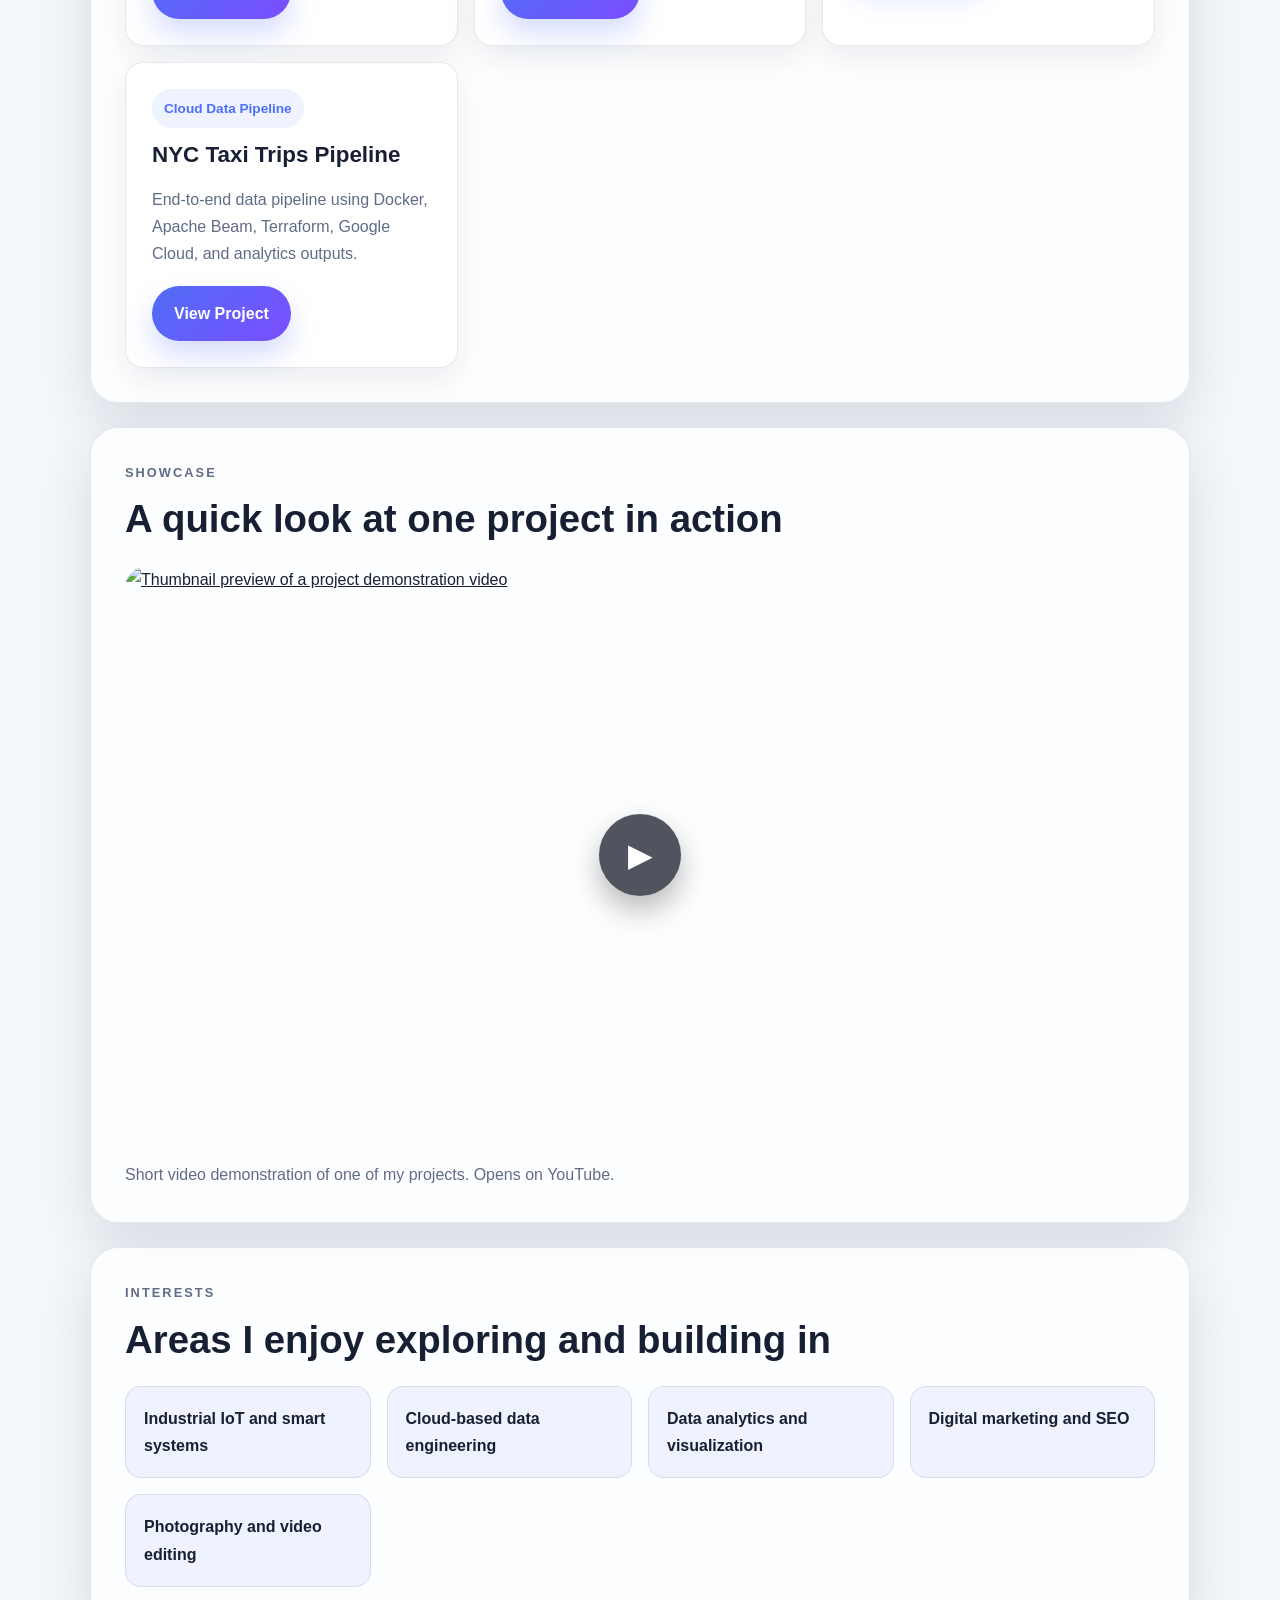
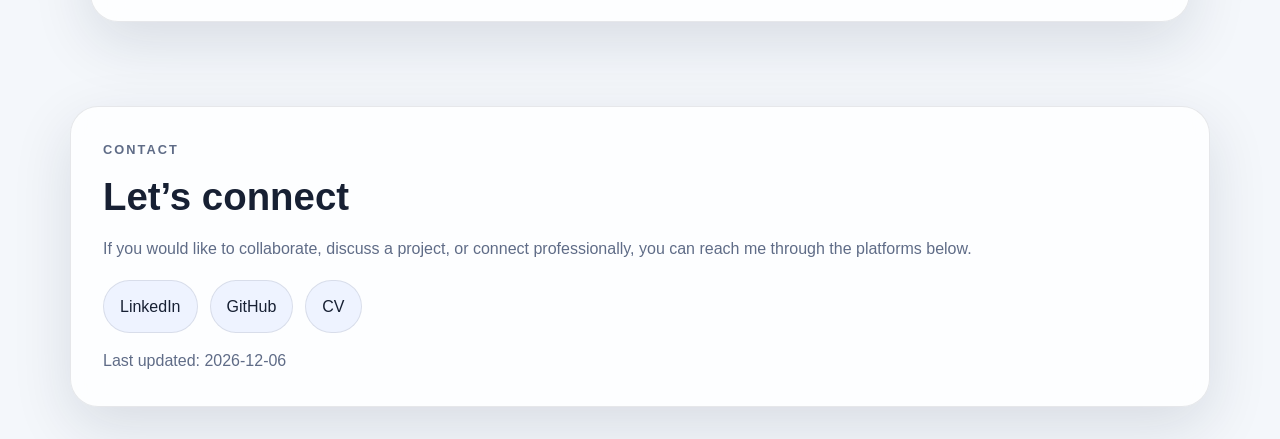
==== commit ddaf791e: "Add Finland AI/ML internship package and portfolio updates" ====
--- a/portfolio.html
+++ b/portfolio.html
@@ -28,6 +28,9 @@
         <h1>Building useful digital solutions with data, cloud tools, and thoughtful user experiences.</h1>
         <p class="hero-text">
           I am Peter Mayowa Omole, an Information and Communication Technology student at Savonia University of Applied Sciences with a background in engineering, analytics, and digital marketing.
+        </p>
+        <p class="hero-text">
+          I am currently seeking an <strong>AI/ML Engineer internship in Finland</strong> and building practical projects aligned with real business needs.
         </p>
         <div class="hero-actions">
           <a class="button button-primary" href="#projects">View Projects</a>
@@ -172,6 +175,7 @@
     <ul class="social-links">
       <li><a href="https://www.linkedin.com/in/peteromole" target="_blank" rel="noopener noreferrer">LinkedIn</a></li>
       <li><a href="https://github.com/Seyipeters" target="_blank" rel="noopener noreferrer">GitHub</a></li>
+      <li><a href="https://github.com/Seyipeters/Portfolio/blob/main/docs/Peter_Omole_AI_ML_Intern_CV.md" target="_blank" rel="noopener noreferrer">CV</a></li>
     </ul>
     <p id="last-updated" class="last-updated">Last updated: ...</p>
   </footer>
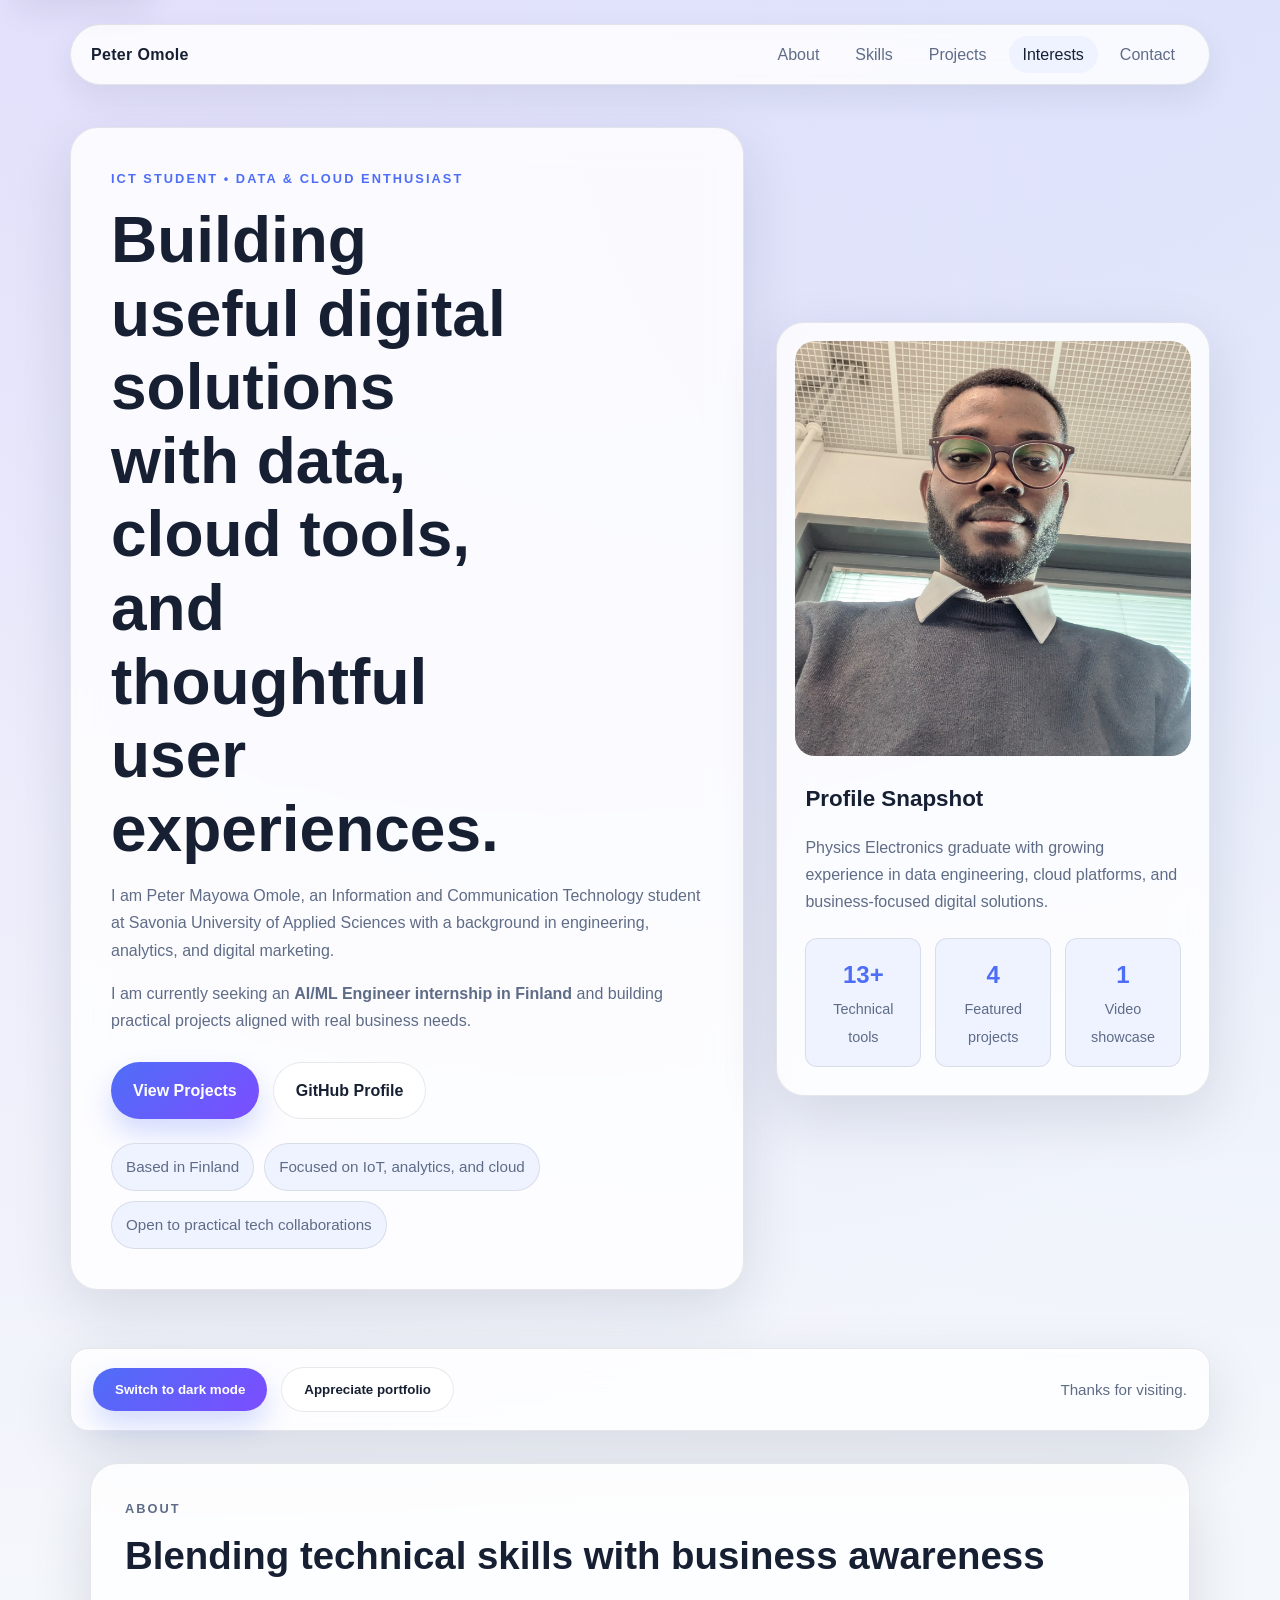
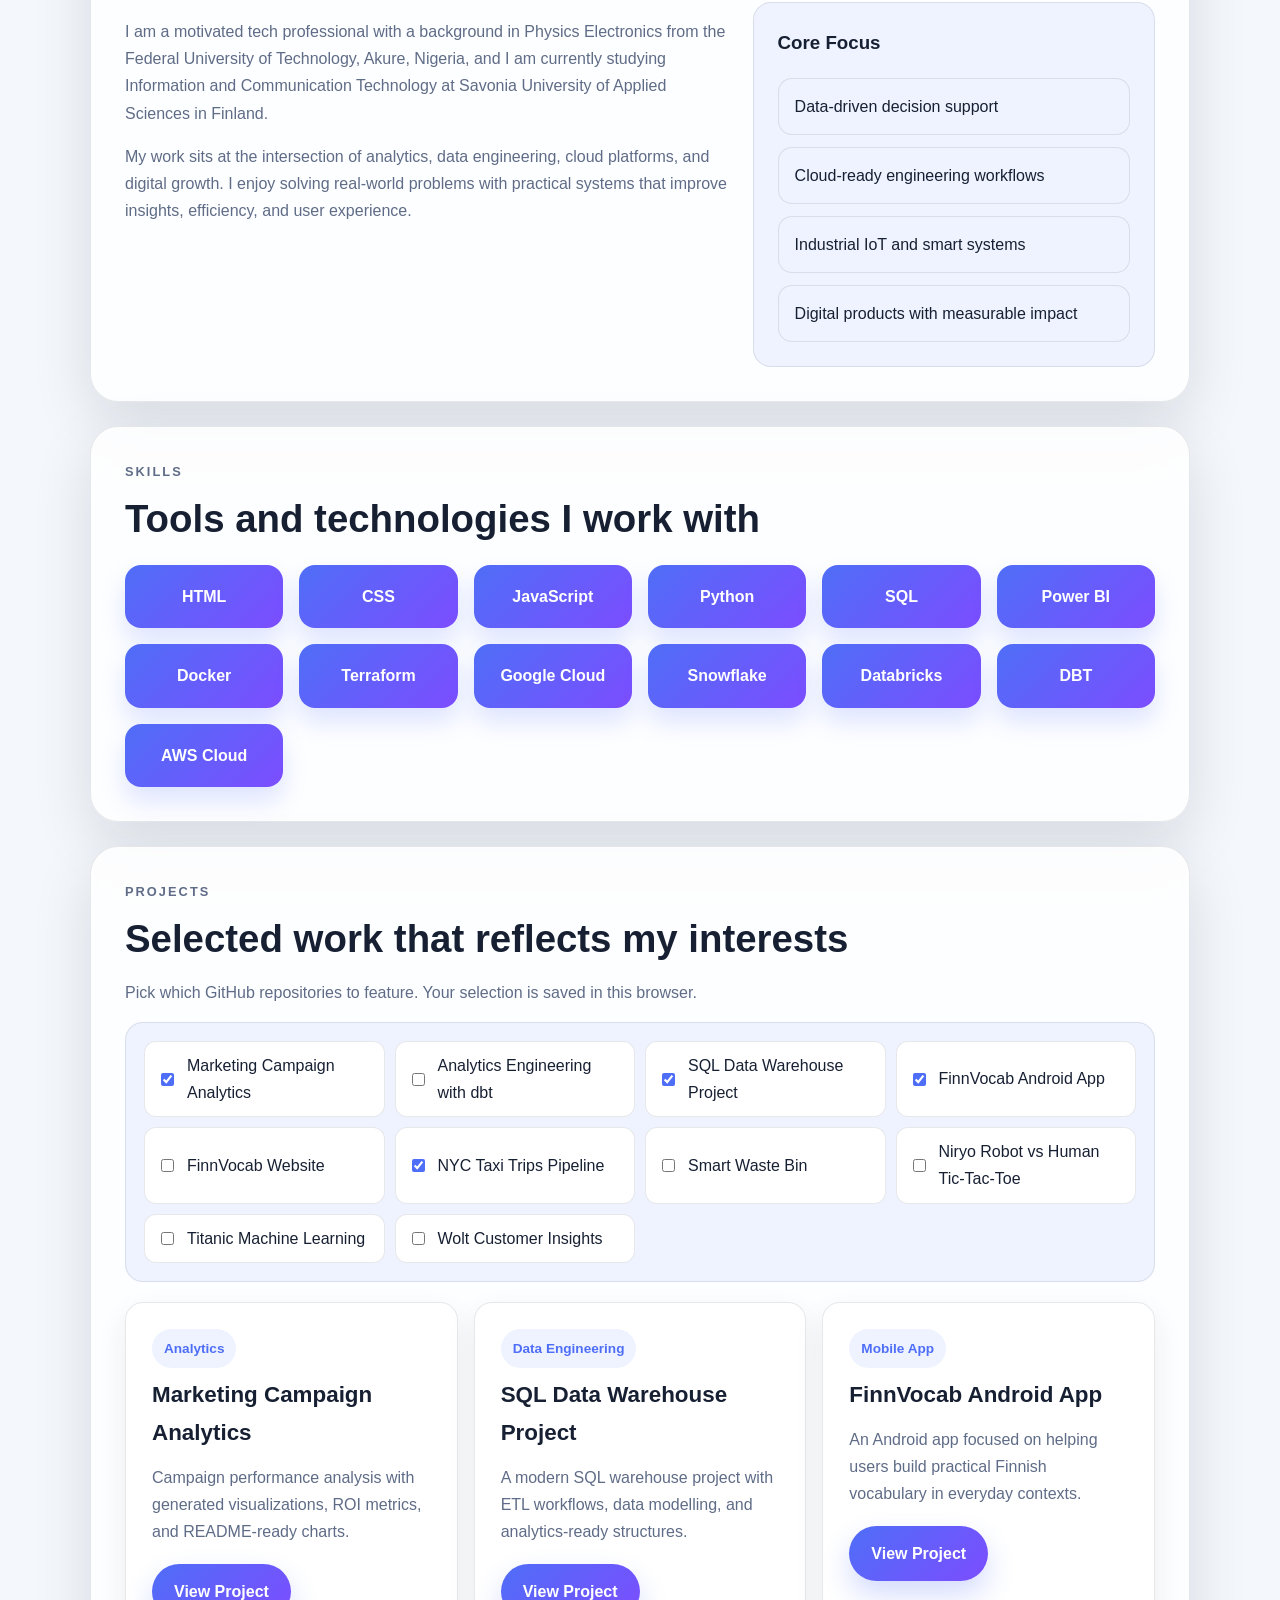
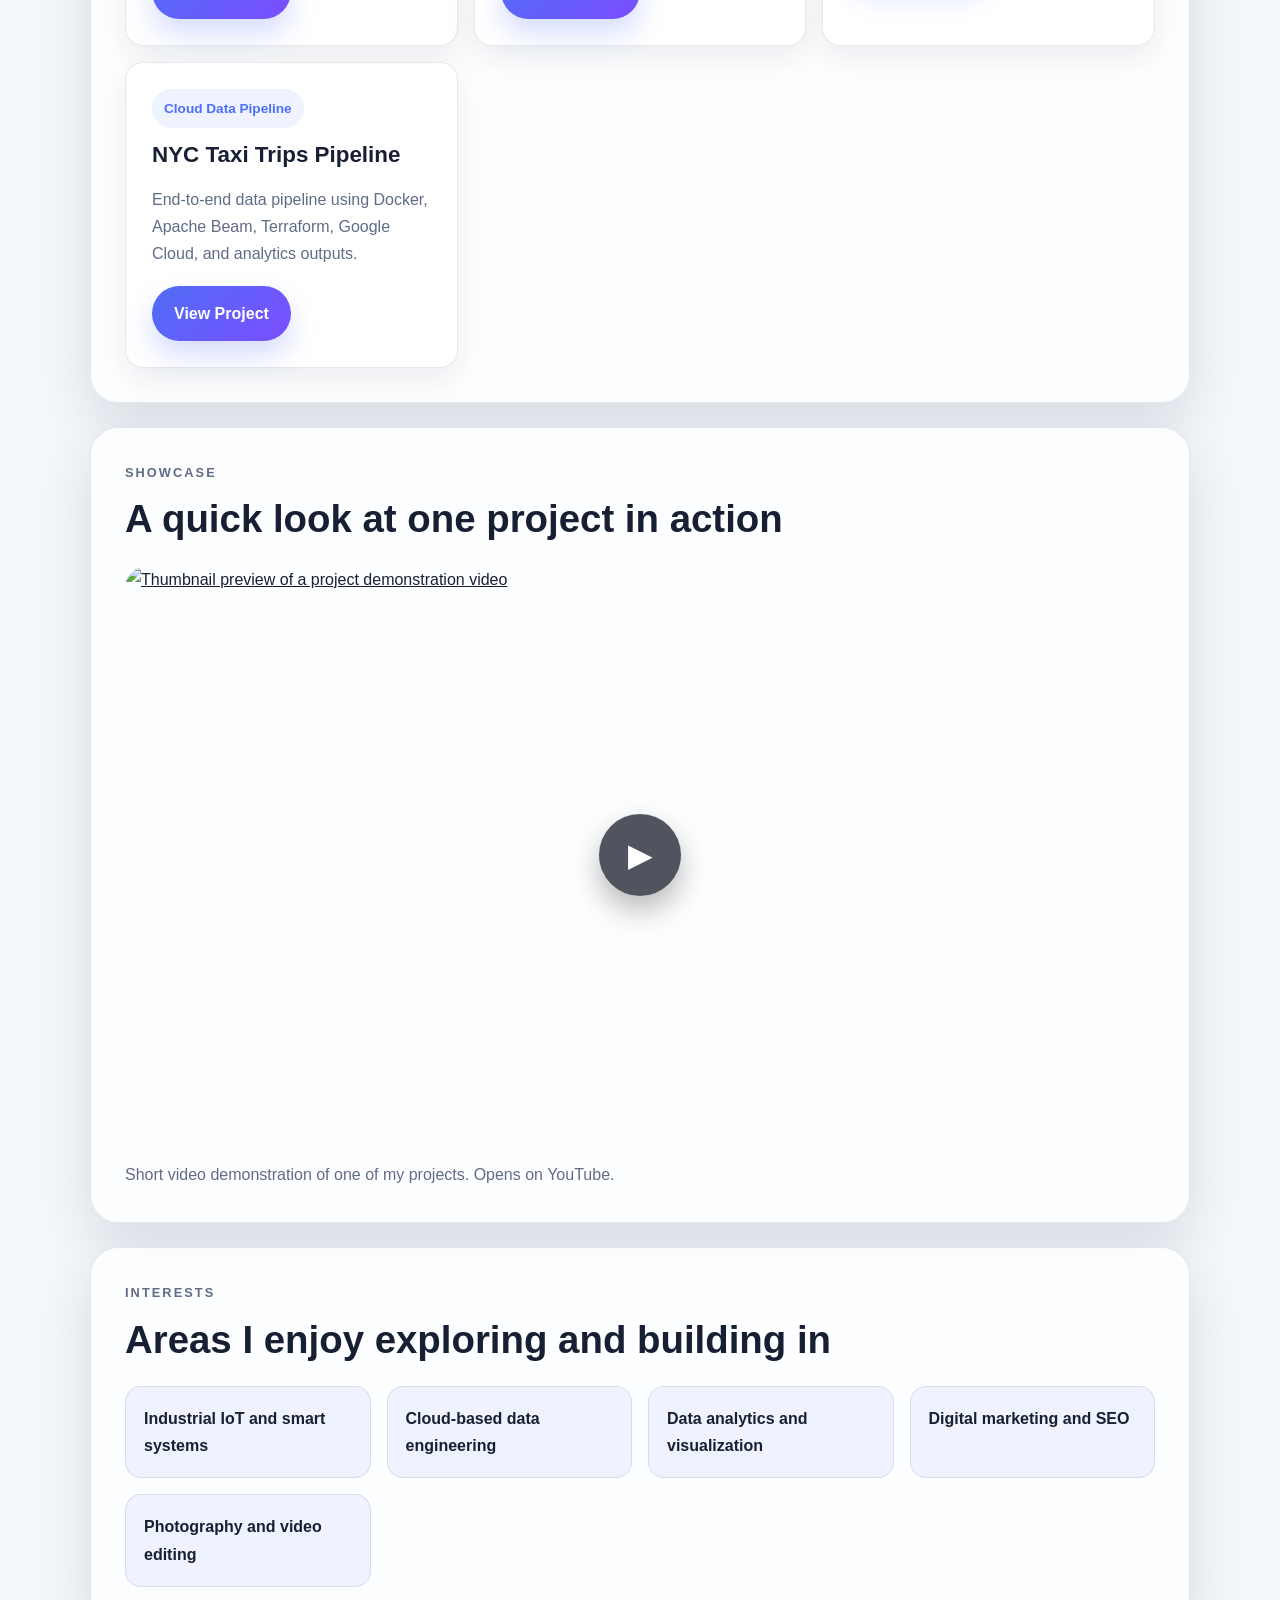
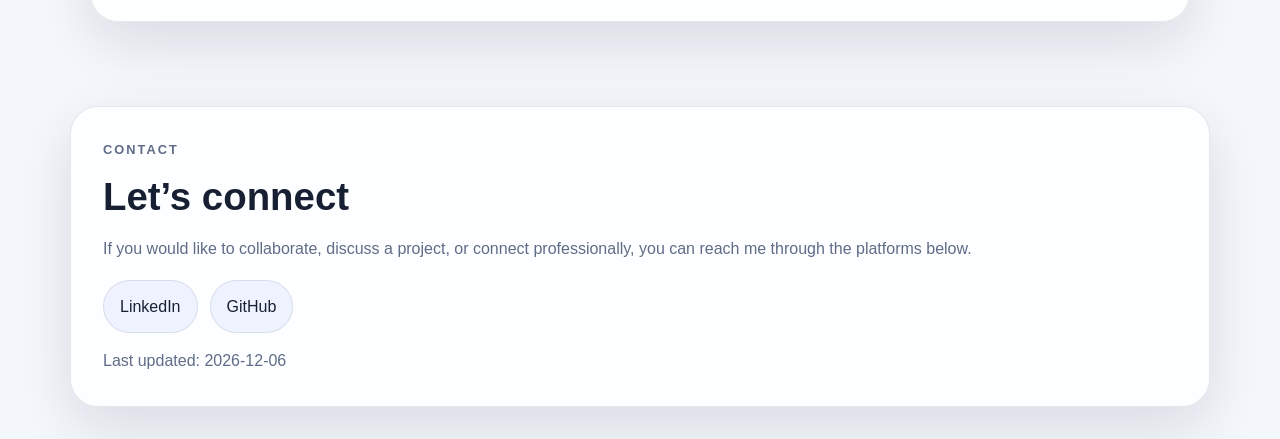
==== commit de604b55: "Clean portfolio repo and deploy live project links" ====
--- a/portfolio.html
+++ b/portfolio.html
@@ -54,7 +54,7 @@
               <span>Technical tools</span>
             </div>
             <div>
-              <strong>2</strong>
+              <strong>4</strong>
               <span>Featured projects</span>
             </div>
             <div>
@@ -175,7 +175,6 @@
     <ul class="social-links">
       <li><a href="https://www.linkedin.com/in/peteromole" target="_blank" rel="noopener noreferrer">LinkedIn</a></li>
       <li><a href="https://github.com/Seyipeters" target="_blank" rel="noopener noreferrer">GitHub</a></li>
-      <li><a href="https://github.com/Seyipeters/Portfolio/blob/main/docs/Peter_Omole_AI_ML_Intern_CV.md" target="_blank" rel="noopener noreferrer">CV</a></li>
     </ul>
     <p id="last-updated" class="last-updated">Last updated: ...</p>
   </footer>
